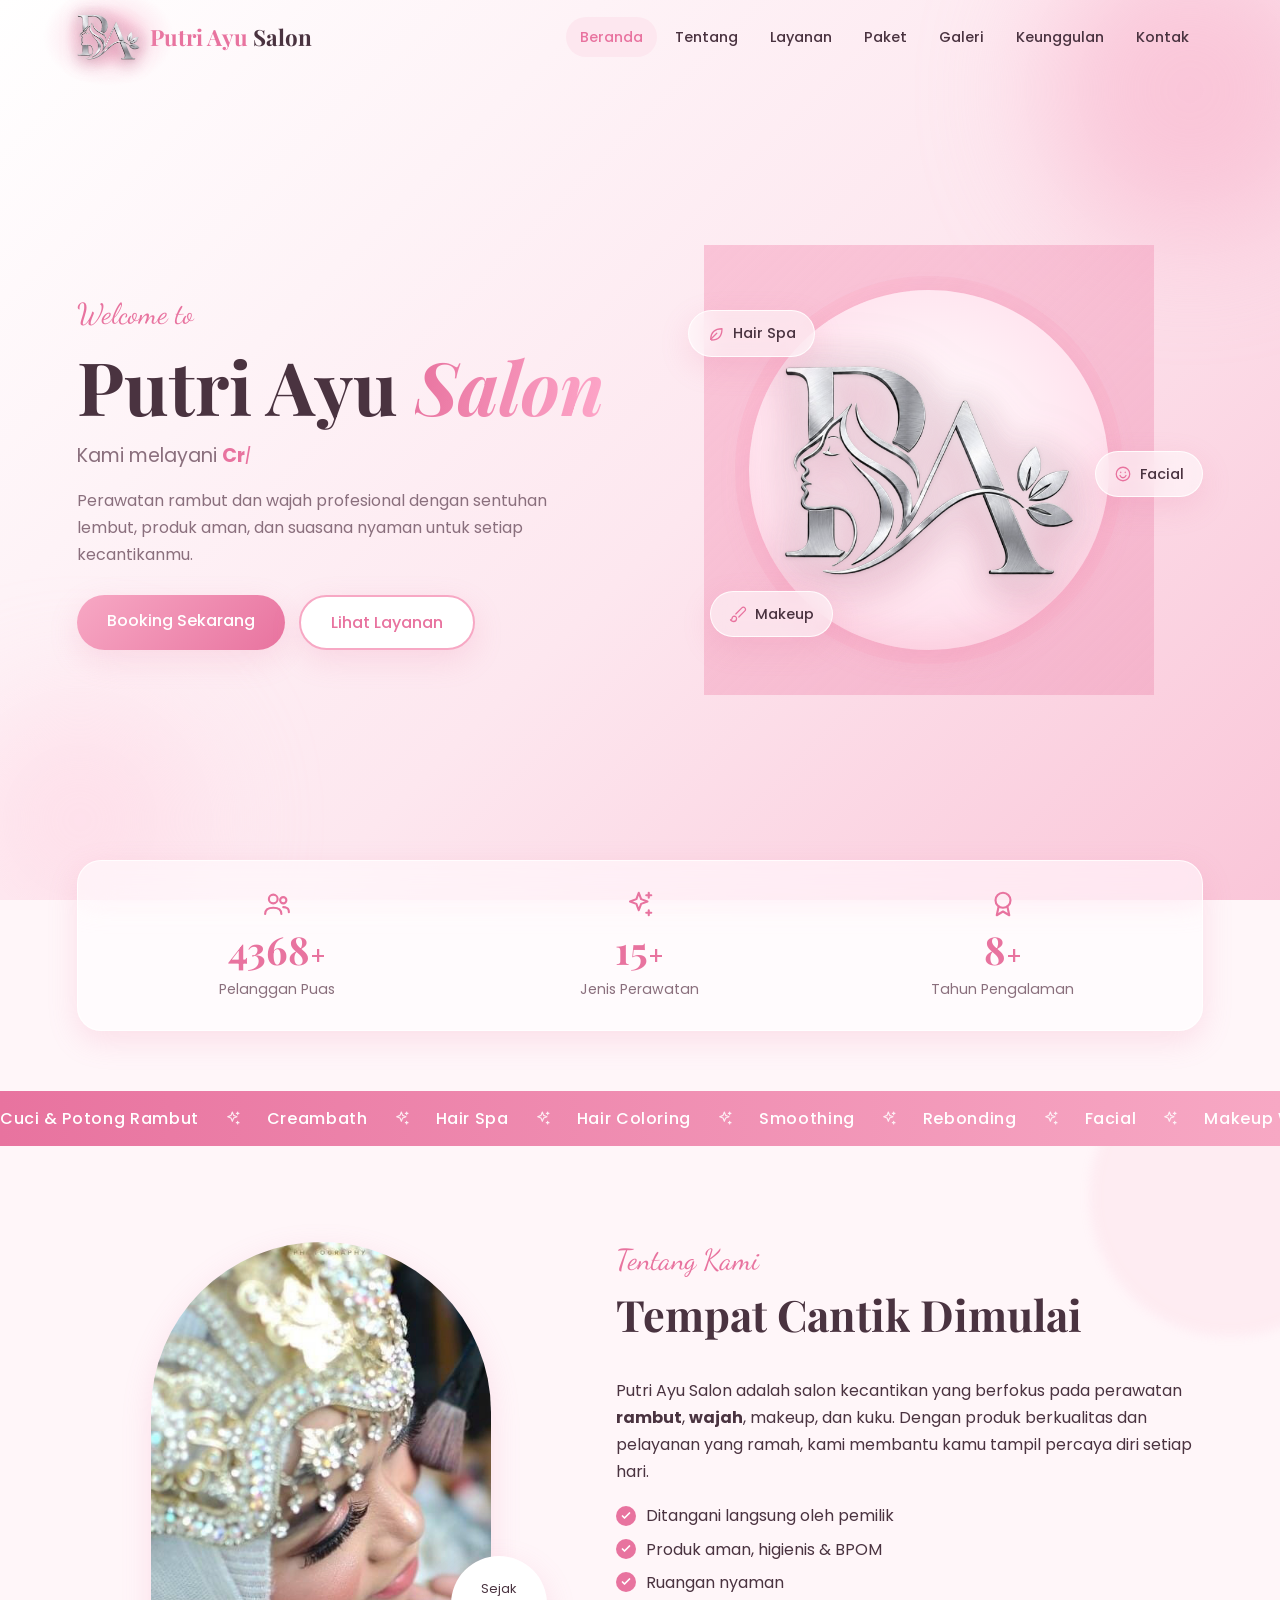
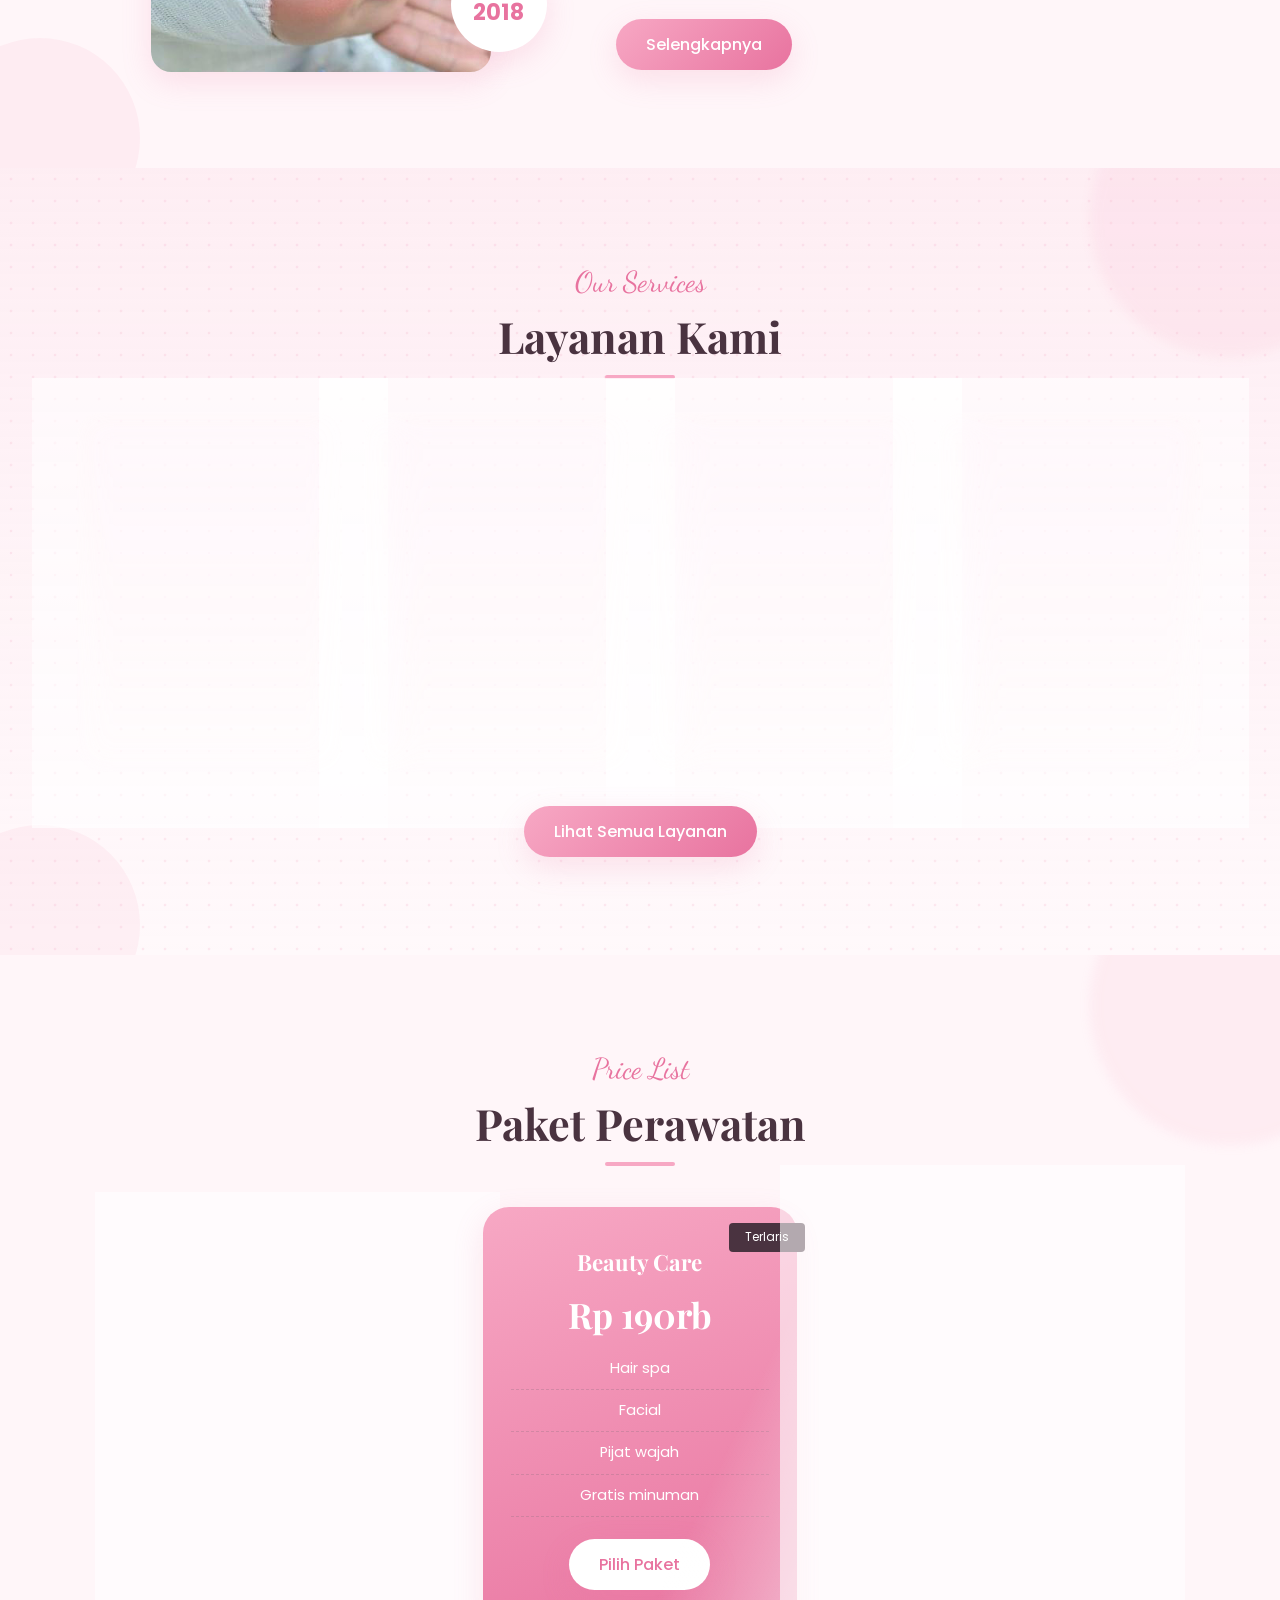
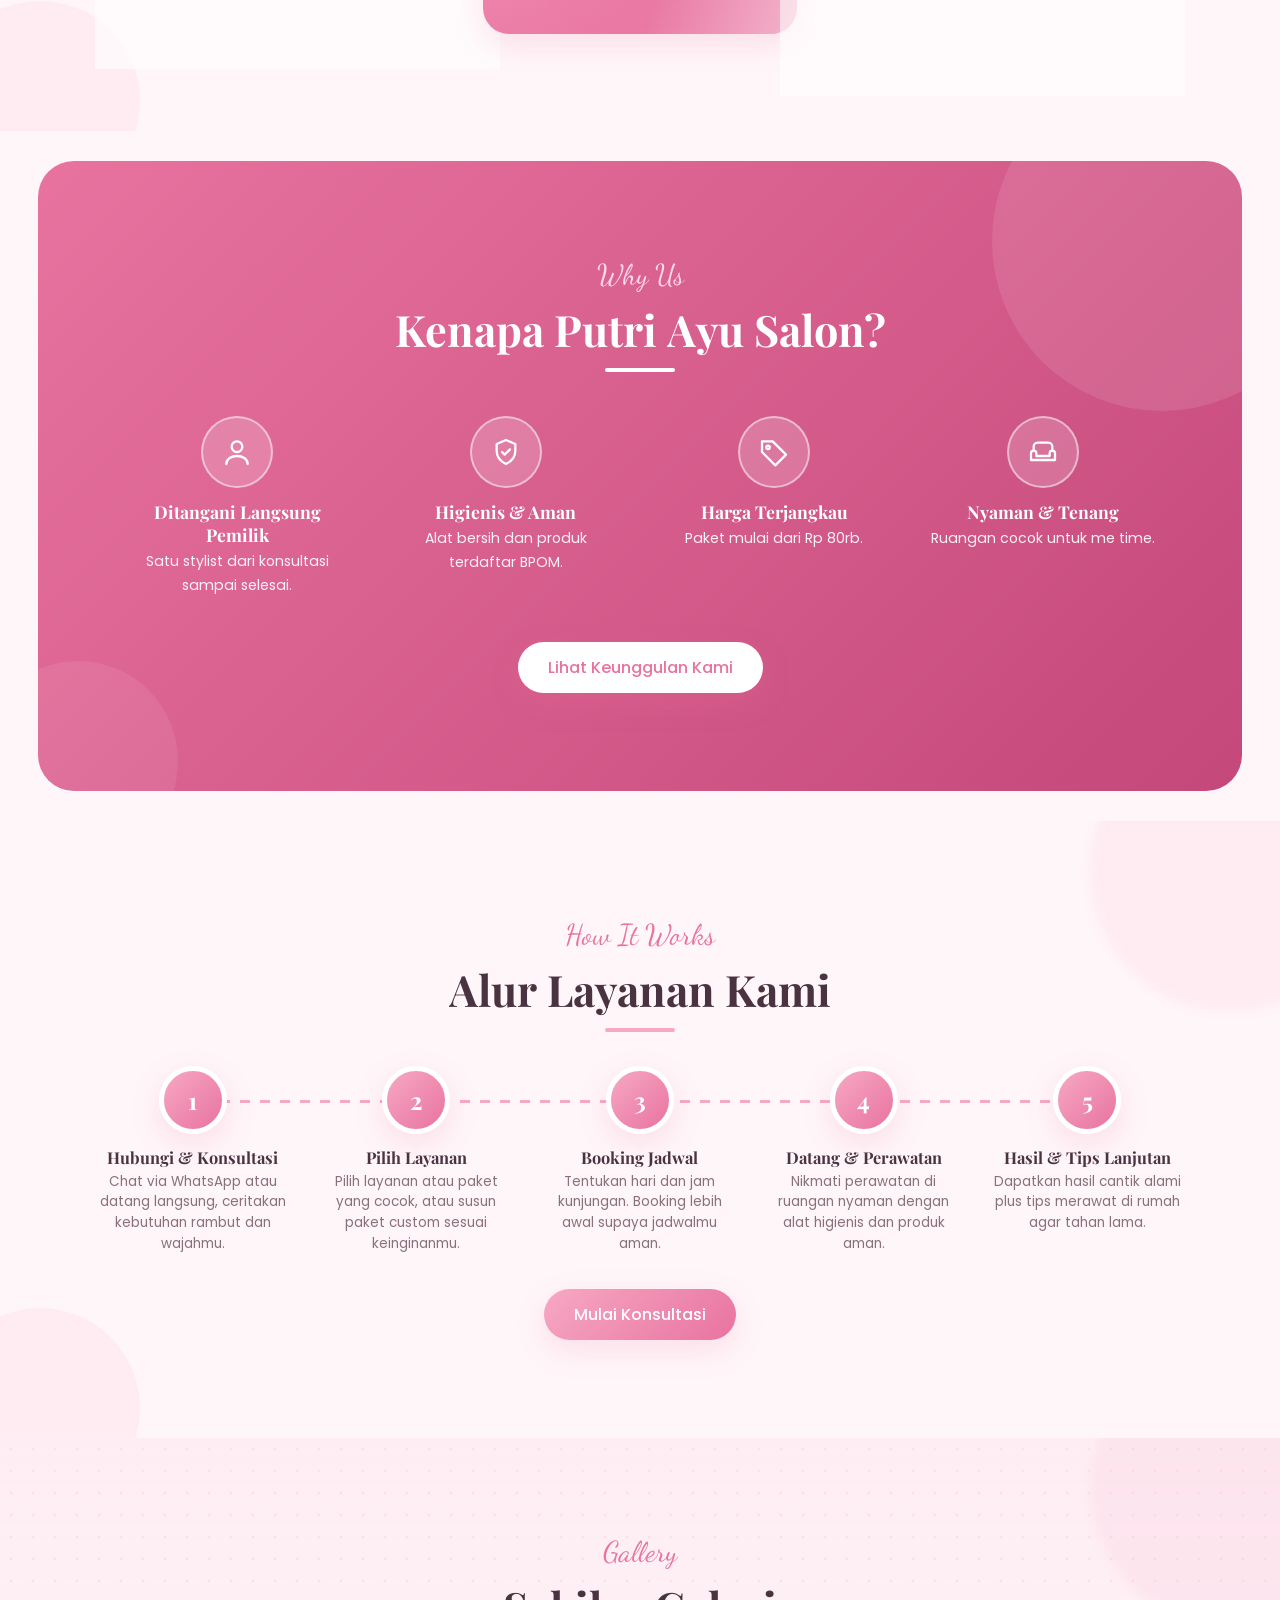
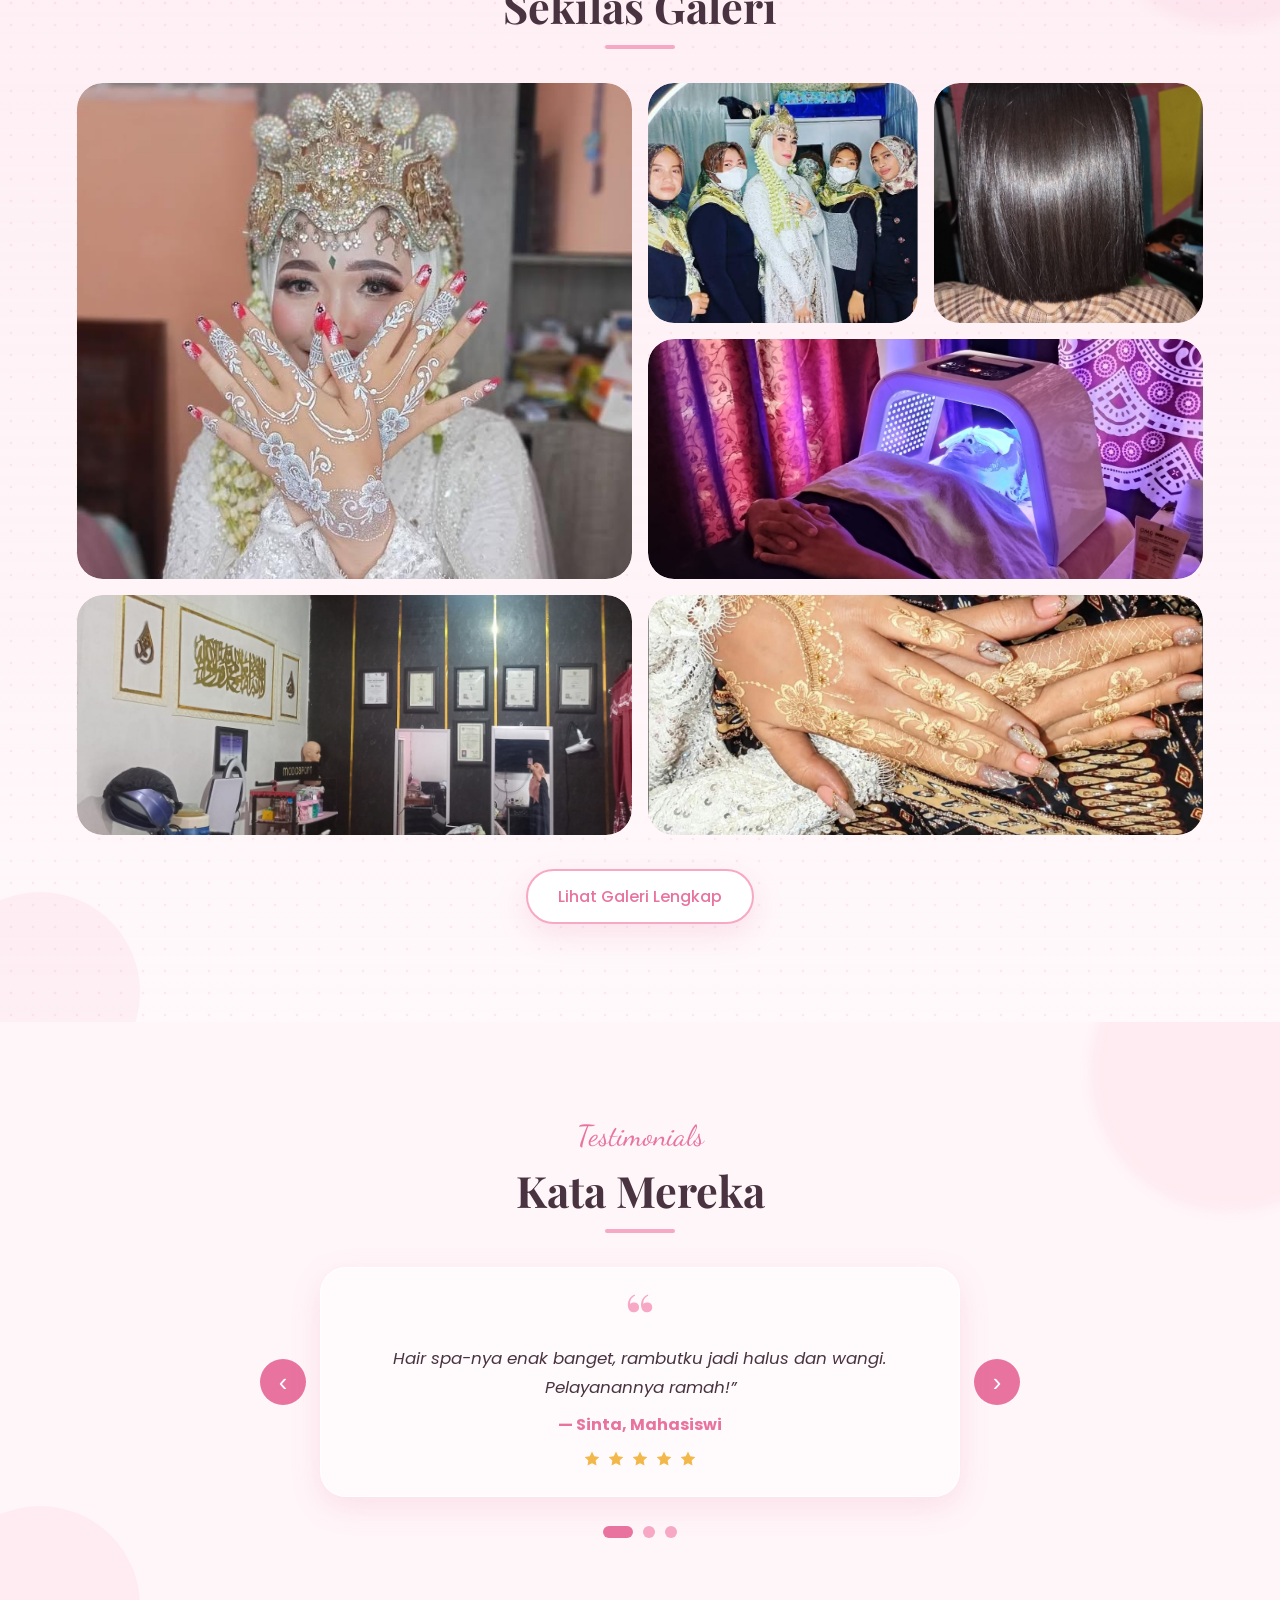
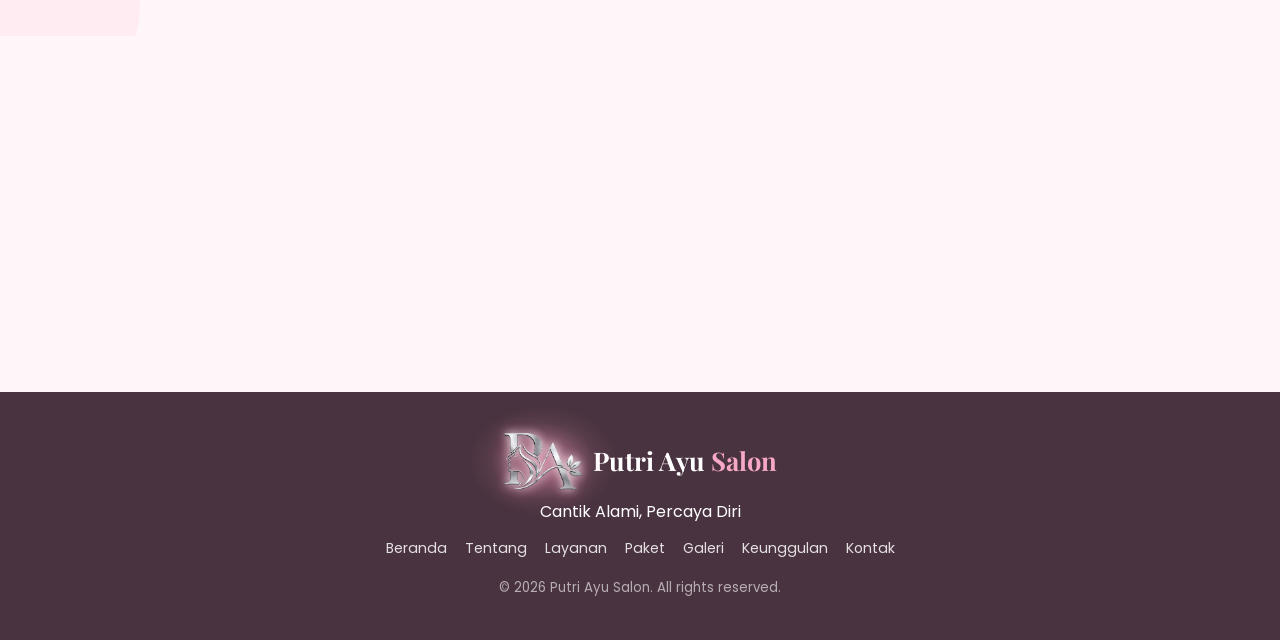
==== index.html @ f7f78c57 "Add files via upload" ====
<!DOCTYPE html>
<html lang="id">
<head>
<meta charset="UTF-8">
<meta name="viewport" content="width=device-width, initial-scale=1">
<title>Beranda | Putri Ayu Salon</title>
<meta name="description" content="Putri Ayu Salon: perawatan rambut, wajah, makeup, dan kuku profesional.">
<link rel="preconnect" href="https://fonts.googleapis.com">
<link href="https://fonts.googleapis.com/css2?family=Playfair+Display:wght@600;700&family=Poppins:wght@300;400;500;600&family=Dancing+Script:wght@600&display=swap" rel="stylesheet">
<link rel="icon" type="image/png" href="image/favicon.png">
<link rel="stylesheet" href="css/style.css">
</head>
<body class="">
<div class="putri_aurora" aria-hidden="true"><i></i><i></i><i></i></div>
<div class="putri_progress" id="putri_progress"></div>

<header class="putri_header" id="putri_header">
  <a href="index.html" class="putri_logo"><i class="putri_logo_img"><img src="image/logo.png" alt="Logo Putri Ayu Salon"></i> <b>Putri Ayu <span>Salon</span></b></a>
  <button class="putri_burger" id="putri_burger" aria-label="Menu"><i></i><i></i><i></i></button>
  <nav class="putri_nav" id="putri_nav"><a href="index.html" class="putri_link putri_on">Beranda</a><a href="html/tentang.html" class="putri_link">Tentang</a><a href="html/layanan.html" class="putri_link">Layanan</a><a href="html/paket.html" class="putri_link">Paket</a><a href="html/galeri.html" class="putri_link">Galeri</a><a href="html/keunggulan.html" class="putri_link">Keunggulan</a><a href="html/kontak.html" class="putri_link">Kontak</a></nav>
</header>

<section class="putri_hero" id="putri_beranda">
  <span class="putri_blob putri_b1" data-d="-30"></span><span class="putri_blob putri_b2" data-d="36"></span>
  <span class="putri_petal" style="left:10%;animation-delay:0s"></span>
  <span class="putri_petal" style="left:35%;animation-delay:3s;width:14px;height:14px"></span>
  <span class="putri_petal" style="left:60%;animation-delay:6s"></span>
  <span class="putri_petal" style="left:85%;animation-delay:1.5s;width:22px;height:22px"></span>
  <div class="putri_hero_text">
    <p class="putri_script">Welcome to</p>
    <h1>Putri Ayu <em>Salon</em></h1>
    <p class="putri_typing">Kami melayani <b id="putri_typed"></b><i class="putri_cursor">|</i></p>
    <p class="putri_desc">Perawatan rambut dan wajah profesional dengan sentuhan lembut, produk aman, dan suasana nyaman untuk setiap kecantikanmu.</p>
    <div class="putri_cta">
      <a href="html/kontak.html" class="putri_btn">Booking Sekarang</a>
      <a href="html/layanan.html" class="putri_btn putri_btn_out">Lihat Layanan</a>
    </div>
  </div>
  <div class="putri_hero_art">
    <div class="putri_morph" data-d="-12"></div>
    <div class="putri_circle" data-d="14"><img src="image/logo.png" alt="Logo Putri Ayu Salon"></div>
    <div class="putri_chip putri_c1" data-d="30"><svg class="putri_ic" viewBox="0 0 24 24" aria-hidden="true"><path d="M5 19c0-9 5-14 15-14 0 10-5 15-14 15"/><path d="M5 19 13 11"/></svg> Hair Spa</div>
    <div class="putri_chip putri_c2" data-d="-26"><svg class="putri_ic" viewBox="0 0 24 24" aria-hidden="true"><circle cx="12" cy="12" r="9"/><path d="M8 14c1 2 2.5 3 4 3s3-1 4-3"/><path d="M9 9.5v.5M15 9.5v.5"/></svg> Facial</div>
    <div class="putri_chip putri_c3" data-d="22"><svg class="putri_ic" viewBox="0 0 24 24" aria-hidden="true"><path d="m9.06 11.9 8.07-8.06a2.85 2.85 0 1 1 4.03 4.03l-8.06 8.08"/><path d="M7.07 14.94c-1.66 0-3 1.35-3 3.02 0 1.33-2.5 1.52-2 2.02 1.08 1.1 2.49 2.02 4 2.02 2.2 0 4-1.8 4-4.04a3.01 3.01 0 0 0-3-3.02z"/></svg> Makeup</div>
  </div>
</section>

<div class="putri_stats">
  <div><svg class="putri_ic" viewBox="0 0 24 24" aria-hidden="true"><circle cx="9" cy="8" r="3.5"/><path d="M2.5 20c0-3.5 3-5 6.5-5s6.5 1.5 6.5 5"/><circle cx="17" cy="9" r="2.5"/><path d="M17 14.5c2.8 0 4.5 1.3 4.5 4"/></svg><b data-target="5000">0</b>+<p>Pelanggan Puas</p></div>
  <div><svg class="putri_ic" viewBox="0 0 24 24" aria-hidden="true"><path d="M11 3l1.9 5.1L18 10l-5.1 1.9L11 17l-1.9-5.1L4 10l5.1-1.9z"/><path d="M19 3v4M17 5h4M19 17v4M17 19h4"/></svg><b data-target="15">0</b>+<p>Jenis Perawatan</p></div>
  <div><svg class="putri_ic" viewBox="0 0 24 24" aria-hidden="true"><circle cx="12" cy="9" r="6"/><path d="M8.5 14 7 21l5-3 5 3-1.5-7"/></svg><b data-target="8">0</b>+<p>Tahun Pengalaman</p></div>
</div>

<div class="putri_ticker"><div class="putri_track"><span class="putri_set"><span>Cuci &amp; Potong Rambut</span><svg class="putri_ic" viewBox="0 0 24 24" aria-hidden="true"><path d="M11 3l1.9 5.1L18 10l-5.1 1.9L11 17l-1.9-5.1L4 10l5.1-1.9z"/><path d="M19 3v4M17 5h4M19 17v4M17 19h4"/></svg><span>Creambath</span><svg class="putri_ic" viewBox="0 0 24 24" aria-hidden="true"><path d="M11 3l1.9 5.1L18 10l-5.1 1.9L11 17l-1.9-5.1L4 10l5.1-1.9z"/><path d="M19 3v4M17 5h4M19 17v4M17 19h4"/></svg><span>Hair Spa</span><svg class="putri_ic" viewBox="0 0 24 24" aria-hidden="true"><path d="M11 3l1.9 5.1L18 10l-5.1 1.9L11 17l-1.9-5.1L4 10l5.1-1.9z"/><path d="M19 3v4M17 5h4M19 17v4M17 19h4"/></svg><span>Hair Coloring</span><svg class="putri_ic" viewBox="0 0 24 24" aria-hidden="true"><path d="M11 3l1.9 5.1L18 10l-5.1 1.9L11 17l-1.9-5.1L4 10l5.1-1.9z"/><path d="M19 3v4M17 5h4M19 17v4M17 19h4"/></svg><span>Smoothing</span><svg class="putri_ic" viewBox="0 0 24 24" aria-hidden="true"><path d="M11 3l1.9 5.1L18 10l-5.1 1.9L11 17l-1.9-5.1L4 10l5.1-1.9z"/><path d="M19 3v4M17 5h4M19 17v4M17 19h4"/></svg><span>Rebonding</span><svg class="putri_ic" viewBox="0 0 24 24" aria-hidden="true"><path d="M11 3l1.9 5.1L18 10l-5.1 1.9L11 17l-1.9-5.1L4 10l5.1-1.9z"/><path d="M19 3v4M17 5h4M19 17v4M17 19h4"/></svg><span>Facial</span><svg class="putri_ic" viewBox="0 0 24 24" aria-hidden="true"><path d="M11 3l1.9 5.1L18 10l-5.1 1.9L11 17l-1.9-5.1L4 10l5.1-1.9z"/><path d="M19 3v4M17 5h4M19 17v4M17 19h4"/></svg><span>Makeup Wedding</span><svg class="putri_ic" viewBox="0 0 24 24" aria-hidden="true"><path d="M11 3l1.9 5.1L18 10l-5.1 1.9L11 17l-1.9-5.1L4 10l5.1-1.9z"/><path d="M19 3v4M17 5h4M19 17v4M17 19h4"/></svg><span>Manicure</span><svg class="putri_ic" viewBox="0 0 24 24" aria-hidden="true"><path d="M11 3l1.9 5.1L18 10l-5.1 1.9L11 17l-1.9-5.1L4 10l5.1-1.9z"/><path d="M19 3v4M17 5h4M19 17v4M17 19h4"/></svg><span>Pedicure</span><svg class="putri_ic" viewBox="0 0 24 24" aria-hidden="true"><path d="M11 3l1.9 5.1L18 10l-5.1 1.9L11 17l-1.9-5.1L4 10l5.1-1.9z"/><path d="M19 3v4M17 5h4M19 17v4M17 19h4"/></svg><span>Nail Art</span><svg class="putri_ic" viewBox="0 0 24 24" aria-hidden="true"><path d="M11 3l1.9 5.1L18 10l-5.1 1.9L11 17l-1.9-5.1L4 10l5.1-1.9z"/><path d="M19 3v4M17 5h4M19 17v4M17 19h4"/></svg></span><span class="putri_set"><span>Cuci &amp; Potong Rambut</span><svg class="putri_ic" viewBox="0 0 24 24" aria-hidden="true"><path d="M11 3l1.9 5.1L18 10l-5.1 1.9L11 17l-1.9-5.1L4 10l5.1-1.9z"/><path d="M19 3v4M17 5h4M19 17v4M17 19h4"/></svg><span>Creambath</span><svg class="putri_ic" viewBox="0 0 24 24" aria-hidden="true"><path d="M11 3l1.9 5.1L18 10l-5.1 1.9L11 17l-1.9-5.1L4 10l5.1-1.9z"/><path d="M19 3v4M17 5h4M19 17v4M17 19h4"/></svg><span>Hair Spa</span><svg class="putri_ic" viewBox="0 0 24 24" aria-hidden="true"><path d="M11 3l1.9 5.1L18 10l-5.1 1.9L11 17l-1.9-5.1L4 10l5.1-1.9z"/><path d="M19 3v4M17 5h4M19 17v4M17 19h4"/></svg><span>Hair Coloring</span><svg class="putri_ic" viewBox="0 0 24 24" aria-hidden="true"><path d="M11 3l1.9 5.1L18 10l-5.1 1.9L11 17l-1.9-5.1L4 10l5.1-1.9z"/><path d="M19 3v4M17 5h4M19 17v4M17 19h4"/></svg><span>Smoothing</span><svg class="putri_ic" viewBox="0 0 24 24" aria-hidden="true"><path d="M11 3l1.9 5.1L18 10l-5.1 1.9L11 17l-1.9-5.1L4 10l5.1-1.9z"/><path d="M19 3v4M17 5h4M19 17v4M17 19h4"/></svg><span>Rebonding</span><svg class="putri_ic" viewBox="0 0 24 24" aria-hidden="true"><path d="M11 3l1.9 5.1L18 10l-5.1 1.9L11 17l-1.9-5.1L4 10l5.1-1.9z"/><path d="M19 3v4M17 5h4M19 17v4M17 19h4"/></svg><span>Facial</span><svg class="putri_ic" viewBox="0 0 24 24" aria-hidden="true"><path d="M11 3l1.9 5.1L18 10l-5.1 1.9L11 17l-1.9-5.1L4 10l5.1-1.9z"/><path d="M19 3v4M17 5h4M19 17v4M17 19h4"/></svg><span>Makeup Wedding</span><svg class="putri_ic" viewBox="0 0 24 24" aria-hidden="true"><path d="M11 3l1.9 5.1L18 10l-5.1 1.9L11 17l-1.9-5.1L4 10l5.1-1.9z"/><path d="M19 3v4M17 5h4M19 17v4M17 19h4"/></svg><span>Manicure</span><svg class="putri_ic" viewBox="0 0 24 24" aria-hidden="true"><path d="M11 3l1.9 5.1L18 10l-5.1 1.9L11 17l-1.9-5.1L4 10l5.1-1.9z"/><path d="M19 3v4M17 5h4M19 17v4M17 19h4"/></svg><span>Pedicure</span><svg class="putri_ic" viewBox="0 0 24 24" aria-hidden="true"><path d="M11 3l1.9 5.1L18 10l-5.1 1.9L11 17l-1.9-5.1L4 10l5.1-1.9z"/><path d="M19 3v4M17 5h4M19 17v4M17 19h4"/></svg><span>Nail Art</span><svg class="putri_ic" viewBox="0 0 24 24" aria-hidden="true"><path d="M11 3l1.9 5.1L18 10l-5.1 1.9L11 17l-1.9-5.1L4 10l5.1-1.9z"/><path d="M19 3v4M17 5h4M19 17v4M17 19h4"/></svg></span></div></div>

<section class="putri_section">
  <div class="putri_about putri_reveal">
    <div class="putri_about_img"><div class="putri_frame"><img src="image/bridal-makeup.jpeg" alt="Tentang Putri Ayu Salon"></div><div class="putri_badge">Sejak<br><b>2018</b></div></div>
    <div>
      <p class="putri_script">Tentang Kami</p>
      <h2 class="putri_title">Tempat Cantik Dimulai</h2>
      <p>Putri Ayu Salon adalah salon kecantikan yang berfokus pada perawatan <b>rambut</b>, <b>wajah</b>, makeup, dan kuku. Dengan produk berkualitas dan pelayanan yang ramah, kami membantu kamu tampil percaya diri setiap hari.</p>
      <ul class="putri_check" style="margin-top:14px">
        <li>Ditangani langsung oleh pemilik</li>
        <li>Produk aman, higienis &amp; BPOM</li>
        <li>Ruangan nyaman</li>
      </ul>
      <p style="margin-top:20px"><a href="html/tentang.html" class="putri_btn">Selengkapnya</a></p>
    </div>
  </div>
</section>

<section class="putri_section putri_alt">
  <p class="putri_script putri_center">Our Services</p>
  <h2 class="putri_title putri_center">Layanan Kami</h2>
  <div class="putri_cats"><div class="putri_cat putri_tilt putri_reveal"><div class="putri_cat_ic"><svg class="putri_ic" viewBox="0 0 24 24" aria-hidden="true"><circle cx="6" cy="6" r="3"/><path d="M8.12 8.12 12 12"/><path d="M20 4 8.12 15.88"/><circle cx="6" cy="18" r="3"/><path d="M14.8 14.8 20 20"/></svg></div><h3>Rambut</h3>
      <div class="putri_tags"><span>Cuci Rambut</span><span>Potong Rambut</span><span>Creambath</span><span>Hair Spa</span><span>+8 lainnya</span></div>
      <a class="putri_lnk" href="html/layanan.html#rambut">Lihat detail <svg class="putri_ic" viewBox="0 0 24 24" aria-hidden="true"><path d="M5 12h14M13 6l6 6-6 6"/></svg></a></div><div class="putri_cat putri_tilt putri_reveal"><div class="putri_cat_ic"><svg class="putri_ic" viewBox="0 0 24 24" aria-hidden="true"><circle cx="12" cy="12" r="9"/><path d="M8 14c1 2 2.5 3 4 3s3-1 4-3"/><path d="M9 9.5v.5M15 9.5v.5"/></svg></div><h3>Wajah &amp; Kulit</h3>
      <div class="putri_tags"><span>Facial</span><span>Masker Wajah</span><span>Scrub Wajah</span><span>Peeling Wajah</span><span>+2 lainnya</span></div>
      <a class="putri_lnk" href="html/layanan.html#wajah">Lihat detail <svg class="putri_ic" viewBox="0 0 24 24" aria-hidden="true"><path d="M5 12h14M13 6l6 6-6 6"/></svg></a></div><div class="putri_cat putri_tilt putri_reveal"><div class="putri_cat_ic"><svg class="putri_ic" viewBox="0 0 24 24" aria-hidden="true"><path d="m9.06 11.9 8.07-8.06a2.85 2.85 0 1 1 4.03 4.03l-8.06 8.08"/><path d="M7.07 14.94c-1.66 0-3 1.35-3 3.02 0 1.33-2.5 1.52-2 2.02 1.08 1.1 2.49 2.02 4 2.02 2.2 0 4-1.8 4-4.04a3.01 3.01 0 0 0-3-3.02z"/></svg></div><h3>Makeup</h3>
      <div class="putri_tags"><span>Makeup Natural</span><span>Makeup Graduation</span><span>Makeup Wedding</span></div>
      <a class="putri_lnk" href="html/layanan.html#makeup">Lihat detail <svg class="putri_ic" viewBox="0 0 24 24" aria-hidden="true"><path d="M5 12h14M13 6l6 6-6 6"/></svg></a></div><div class="putri_cat putri_tilt putri_reveal"><div class="putri_cat_ic"><svg class="putri_ic" viewBox="0 0 24 24" aria-hidden="true"><rect x="8" y="11" width="8" height="10" rx="2"/><path d="M10 11V8h4v3M11 8V3h2v5"/></svg></div><h3>Kuku</h3>
      <div class="putri_tags"><span>Manicure</span><span>Pedicure</span><span>Nail Art</span></div>
      <a class="putri_lnk" href="html/layanan.html#kuku">Lihat detail <svg class="putri_ic" viewBox="0 0 24 24" aria-hidden="true"><path d="M5 12h14M13 6l6 6-6 6"/></svg></a></div></div>
  <div class="putri_more"><a href="html/layanan.html" class="putri_btn">Lihat Semua Layanan</a></div>
</section>

<section class="putri_section">
  <p class="putri_script putri_center">Price List</p>
  <h2 class="putri_title putri_center">Paket Perawatan</h2>
  <div class="putri_prices">
    <div class="putri_price putri_tilt putri_reveal">
      <h3>Basic Glow</h3><div class="putri_amt">Rp 80rb</div>
      <ul><li>Creambath</li><li>Cuci &amp; blow</li><li>Masker rambut</li></ul>
      <a href="html/kontak.html?paket=Basic%20Glow" class="putri_btn">Pilih Paket</a>
    </div>
    <div class="putri_price putri_hot putri_reveal">
      <span class="putri_ribbon">Terlaris</span><h3>Beauty Care</h3><div class="putri_amt">Rp 190rb</div>
      <ul><li>Hair spa</li><li>Facial</li><li>Pijat wajah</li><li>Gratis minuman</li></ul>
      <a href="html/kontak.html?paket=Beauty%20Care" class="putri_btn">Pilih Paket</a>
    </div>
    <div class="putri_price putri_tilt putri_reveal">
      <h3>Paket Custom</h3><div class="putri_amt" style="font-size:1.6rem">Sesuai Kebutuhan</div>
      <ul><li>Pilih sendiri kombinasi perawatan</li><li>Konsultasi gratis</li><li>Harga disesuaikan</li><li>Cocok untuk acara &amp; bridal</li></ul>
      <a href="html/kontak.html?paket=Paket%20Custom" class="putri_btn">Konsultasi Paket Custom</a>
    </div>
  </div>
</section>

<section class="putri_section putri_dark">
  <p class="putri_script putri_center">Why Us</p>
  <h2 class="putri_title putri_center">Kenapa Putri Ayu Salon?</h2>
  <div class="putri_why4"><div class="putri_why_i putri_reveal"><div class="putri_wi"><svg class="putri_ic" viewBox="0 0 24 24" aria-hidden="true"><circle cx="12" cy="8" r="4"/><path d="M4 21c0-4 4-6 8-6s8 2 8 6"/></svg></div><h3>Ditangani Langsung Pemilik</h3><p>Satu stylist dari konsultasi sampai selesai.</p></div><div class="putri_why_i putri_reveal"><div class="putri_wi"><svg class="putri_ic" viewBox="0 0 24 24" aria-hidden="true"><path d="M12 3l7 3v5c0 5-3 8-7 10-4-2-7-5-7-10V6z"/><path d="M9 12l2 2 4-4"/></svg></div><h3>Higienis &amp; Aman</h3><p>Alat bersih dan produk terdaftar BPOM.</p></div><div class="putri_why_i putri_reveal"><div class="putri_wi"><svg class="putri_ic" viewBox="0 0 24 24" aria-hidden="true"><path d="M3 12V4h8l10 10-8 8z"/><circle cx="7.5" cy="8.5" r="1.3"/></svg></div><h3>Harga Terjangkau</h3><p>Paket mulai dari Rp 80rb.</p></div><div class="putri_why_i putri_reveal"><div class="putri_wi"><svg class="putri_ic" viewBox="0 0 24 24" aria-hidden="true"><path d="M5 11V8a3 3 0 0 1 3-3h8a3 3 0 0 1 3 3v3"/><path d="M3 13a2 2 0 0 1 4 0v2h10v-2a2 2 0 0 1 4 0v5H3z"/></svg></div><h3>Nyaman &amp; Tenang</h3><p>Ruangan cocok untuk me time.</p></div></div>
  <div class="putri_more"><a href="html/keunggulan.html" class="putri_btn">Lihat Keunggulan Kami</a></div>
</section>

<section class="putri_section">
  <p class="putri_script putri_center">How It Works</p>
  <h2 class="putri_title putri_center">Alur Layanan Kami</h2>
  <div class="putri_flow"><div class="putri_step putri_reveal"><i>1</i><div><h3>Hubungi &amp; Konsultasi</h3><p>Chat via WhatsApp atau datang langsung, ceritakan kebutuhan rambut dan wajahmu.</p></div></div><div class="putri_step putri_reveal"><i>2</i><div><h3>Pilih Layanan</h3><p>Pilih layanan atau paket yang cocok, atau susun paket custom sesuai keinginanmu.</p></div></div><div class="putri_step putri_reveal"><i>3</i><div><h3>Booking Jadwal</h3><p>Tentukan hari dan jam kunjungan. Booking lebih awal supaya jadwalmu aman.</p></div></div><div class="putri_step putri_reveal"><i>4</i><div><h3>Datang &amp; Perawatan</h3><p>Nikmati perawatan di ruangan nyaman dengan alat higienis dan produk aman.</p></div></div><div class="putri_step putri_reveal"><i>5</i><div><h3>Hasil &amp; Tips Lanjutan</h3><p>Dapatkan hasil cantik alami plus tips merawat di rumah agar tahan lama.</p></div></div></div>
  <div class="putri_more"><a href="html/kontak.html" class="putri_btn">Mulai Konsultasi</a></div>
</section>

<section class="putri_section putri_alt">
  <p class="putri_script putri_center">Gallery</p>
  <h2 class="putri_title putri_center">Sekilas Galeri</h2>
  <div class="putri_bento"><div class="putri_bi putri_ba putri_zoom putri_reveal putri_z" data-t="Bridal Make-Up"><img src="image/bridal-henna.jpeg" alt="Bridal Make-Up" loading="lazy"><span class="putri_bcap"><span><b>Bridal Make-Up+Henna+Nail Art</b></span><svg class="putri_ic" viewBox="0 0 24 24" aria-hidden="true"><circle cx="11" cy="11" r="7"/><path d="M21 21l-4.5-4.5M11 8v6M8 11h6"/></svg></span></div><div class="putri_bi putri_bb putri_zoom putri_reveal putri_z" data-t="Team Make-Up Putri Ayu Salon"><img src="image/team-makeup.jpeg" alt="Team Make-Up Putri Ayu Salon" loading="lazy"><span class="putri_bcap"><span><b>Team Make-Up Putri Ayu Salon</b></span><svg class="putri_ic" viewBox="0 0 24 24" aria-hidden="true"><circle cx="11" cy="11" r="7"/><path d="M21 21l-4.5-4.5M11 8v6M8 11h6"/></svg></span></div><div class="putri_bi putri_bc putri_zoom putri_reveal putri_z" data-t="Smoothing"><img src="image/smoothing.jpeg" alt="Smoothing" loading="lazy"><span class="putri_bcap"><span><b>Hair Smoothing</b></span><svg class="putri_ic" viewBox="0 0 24 24" aria-hidden="true"><circle cx="11" cy="11" r="7"/><path d="M21 21l-4.5-4.5M11 8v6M8 11h6"/></svg></span></div><div class="putri_bi putri_bd putri_zoom putri_reveal putri_z" data-t="PDT"><img src="image/pdt.jpeg" alt="PDT Treatment" loading="lazy"><span class="putri_bcap"><span><b>PDT Treatment</b></span><svg class="putri_ic" viewBox="0 0 24 24" aria-hidden="true"><circle cx="11" cy="11" r="7"/><path d="M21 21l-4.5-4.5M11 8v6M8 11h6"/></svg></span></div><div class="putri_bi putri_be putri_zoom putri_reveal putri_z" data-t="Area Penanganan Rambut"><img src="image/tempat-rambut.jpeg" alt="Area Penanganan Rambut" loading="lazy"><span class="putri_bcap"><span><b>Area Penanganan Rambut</b></span><svg class="putri_ic" viewBox="0 0 24 24" aria-hidden="true"><circle cx="11" cy="11" r="7"/><path d="M21 21l-4.5-4.5M11 8v6M8 11h6"/></svg></span></div><div class="putri_bi putri_bf putri_zoom putri_reveal putri_z" data-t="Nail Art"><img src="image/galeri-nail-art.jpeg" alt="Nail Art" loading="lazy"><span class="putri_bcap"><span><b>Nail Art</b></span><svg class="putri_ic" viewBox="0 0 24 24" aria-hidden="true"><circle cx="11" cy="11" r="7"/><path d="M21 21l-4.5-4.5M11 8v6M8 11h6"/></svg></span></div></div>
  <div class="putri_more"><a href="html/galeri.html" class="putri_btn putri_btn_out">Lihat Galeri Lengkap</a></div>
</section>

<section class="putri_section">
  <p class="putri_script putri_center">Testimonials</p>
  <h2 class="putri_title putri_center">Kata Mereka</h2>
  <div class="putri_slider">
    <button class="putri_arrow" id="putri_prev" aria-label="Sebelumnya">‹</button>
    <div class="putri_slides" id="putri_slides">
      <div class="putri_slide putri_show"><p>Hair spa-nya enak banget, rambutku jadi halus dan wangi. Pelayanannya ramah!”</p><b>— Sinta, Mahasiswi</b><div class="putri_stars"><svg class="putri_ic putri_ic_f" viewBox="0 0 24 24" aria-hidden="true"><path d="M12 3l2.7 5.6 6.1.9-4.4 4.3 1 6.1L12 17l-5.4 2.9 1-6.1L3.2 9.5l6.1-.9z"/></svg><svg class="putri_ic putri_ic_f" viewBox="0 0 24 24" aria-hidden="true"><path d="M12 3l2.7 5.6 6.1.9-4.4 4.3 1 6.1L12 17l-5.4 2.9 1-6.1L3.2 9.5l6.1-.9z"/></svg><svg class="putri_ic putri_ic_f" viewBox="0 0 24 24" aria-hidden="true"><path d="M12 3l2.7 5.6 6.1.9-4.4 4.3 1 6.1L12 17l-5.4 2.9 1-6.1L3.2 9.5l6.1-.9z"/></svg><svg class="putri_ic putri_ic_f" viewBox="0 0 24 24" aria-hidden="true"><path d="M12 3l2.7 5.6 6.1.9-4.4 4.3 1 6.1L12 17l-5.4 2.9 1-6.1L3.2 9.5l6.1-.9z"/></svg><svg class="putri_ic putri_ic_f" viewBox="0 0 24 24" aria-hidden="true"><path d="M12 3l2.7 5.6 6.1.9-4.4 4.3 1 6.1L12 17l-5.4 2.9 1-6.1L3.2 9.5l6.1-.9z"/></svg></div></div>
      <div class="putri_slide"><p>Facial di sini bikin wajah cerah dan jerawat berkurang. Pasti balik lagi!”</p><b>— Rina, Karyawan</b><div class="putri_stars"><svg class="putri_ic putri_ic_f" viewBox="0 0 24 24" aria-hidden="true"><path d="M12 3l2.7 5.6 6.1.9-4.4 4.3 1 6.1L12 17l-5.4 2.9 1-6.1L3.2 9.5l6.1-.9z"/></svg><svg class="putri_ic putri_ic_f" viewBox="0 0 24 24" aria-hidden="true"><path d="M12 3l2.7 5.6 6.1.9-4.4 4.3 1 6.1L12 17l-5.4 2.9 1-6.1L3.2 9.5l6.1-.9z"/></svg><svg class="putri_ic putri_ic_f" viewBox="0 0 24 24" aria-hidden="true"><path d="M12 3l2.7 5.6 6.1.9-4.4 4.3 1 6.1L12 17l-5.4 2.9 1-6.1L3.2 9.5l6.1-.9z"/></svg><svg class="putri_ic putri_ic_f" viewBox="0 0 24 24" aria-hidden="true"><path d="M12 3l2.7 5.6 6.1.9-4.4 4.3 1 6.1L12 17l-5.4 2.9 1-6.1L3.2 9.5l6.1-.9z"/></svg><svg class="putri_ic putri_ic_f" viewBox="0 0 24 24" aria-hidden="true"><path d="M12 3l2.7 5.6 6.1.9-4.4 4.3 1 6.1L12 17l-5.4 2.9 1-6.1L3.2 9.5l6.1-.9z"/></svg></div></div>
      <div class="putri_slide"><p>Make up pengantinnya cantik natural dan awet sampai malam. Terima kasih!”</p><b>— Dewi, Pengantin</b><div class="putri_stars"><svg class="putri_ic putri_ic_f" viewBox="0 0 24 24" aria-hidden="true"><path d="M12 3l2.7 5.6 6.1.9-4.4 4.3 1 6.1L12 17l-5.4 2.9 1-6.1L3.2 9.5l6.1-.9z"/></svg><svg class="putri_ic putri_ic_f" viewBox="0 0 24 24" aria-hidden="true"><path d="M12 3l2.7 5.6 6.1.9-4.4 4.3 1 6.1L12 17l-5.4 2.9 1-6.1L3.2 9.5l6.1-.9z"/></svg><svg class="putri_ic putri_ic_f" viewBox="0 0 24 24" aria-hidden="true"><path d="M12 3l2.7 5.6 6.1.9-4.4 4.3 1 6.1L12 17l-5.4 2.9 1-6.1L3.2 9.5l6.1-.9z"/></svg><svg class="putri_ic putri_ic_f" viewBox="0 0 24 24" aria-hidden="true"><path d="M12 3l2.7 5.6 6.1.9-4.4 4.3 1 6.1L12 17l-5.4 2.9 1-6.1L3.2 9.5l6.1-.9z"/></svg><svg class="putri_ic putri_ic_f" viewBox="0 0 24 24" aria-hidden="true"><path d="M12 3l2.7 5.6 6.1.9-4.4 4.3 1 6.1L12 17l-5.4 2.9 1-6.1L3.2 9.5l6.1-.9z"/></svg></div></div>
    </div>
    <button class="putri_arrow" id="putri_next" aria-label="Berikutnya">›</button>
  </div>
  <div class="putri_dots" id="putri_dots"></div>
</section>

<div class="putri_band putri_reveal">
  <h2>Siap tampil cantik hari ini?</h2>
  <p>Booking jadwalmu sekarang, kami siap melayani setiap hari.</p>
  <a href="html/kontak.html" class="putri_btn">Hubungi &amp; Booking</a>
</div>

<footer class="putri_footer">
  <a href="index.html" class="putri_logo"><i class="putri_logo_img"><img src="image/logo.png" alt="Logo Putri Ayu Salon"></i> <b>Putri Ayu <span>Salon</span></b></a>
  <p>Cantik Alami, Percaya Diri</p>
  <div class="putri_foot_nav"><a href="index.html">Beranda</a><a href="html/tentang.html">Tentang</a><a href="html/layanan.html">Layanan</a><a href="html/paket.html">Paket</a><a href="html/galeri.html">Galeri</a><a href="html/keunggulan.html">Keunggulan</a><a href="html/kontak.html">Kontak</a></div>
  <small>© 2026 Putri Ayu Salon. All rights reserved.</small>
</footer>
<div class="putri_modal" id="putri_modal">
  <button class="putri_lb_btn" id="putri_lb_prev" aria-label="Sebelumnya">‹</button>
  <div class="putri_modal_box"><img id="putri_modal_img" src="" alt=""><h3 id="putri_modal_txt"></h3><p>Klik di luar gambar atau tekan Esc untuk menutup</p></div>
  <button class="putri_lb_btn" id="putri_lb_next" aria-label="Berikutnya">›</button>
</div>
<button class="putri_top" id="putri_top" aria-label="Ke atas">↑</button>
<script src="js/main.js"></script>
<script src="js/beranda.js"></script>
<script src="js/testimoni.js"></script>
<script src="js/lightbox.js"></script>
</body>
</html>
---- css/style.css ----
/* ==========================================================
   Putri Ayu Salon - Stylesheet utama
   Semua class & ID memakai awalan "putri_" (aturan penulisan CSS)
   ========================================================== */
:root{--pk:#f7a8c4;--pk2:#e8739f;--pk3:#fde7ef;--pk4:#fff6f9;--ink:#4a3340;--soft:#8a6f7d;--sh:0 10px 30px rgba(232,115,159,.18)}
*{box-sizing:border-box;margin:0;padding:0}
html{scroll-behavior:smooth;scroll-padding-top:70px}
body{font-family:'Poppins',sans-serif;color:var(--ink);background:var(--pk4);line-height:1.7;overflow-x:hidden}
a{text-decoration:none;color:inherit}ul{list-style:none}img{max-width:100%;display:block}
.putri_progress{position:fixed;top:0;left:0;height:4px;width:0;background:linear-gradient(90deg,var(--pk),var(--pk2));z-index:200}

/* ---------- header ---------- */
.putri_header{position:fixed;top:0;width:100%;display:flex;justify-content:space-between;align-items:center;padding:14px 6%;z-index:100;transition:.3s}
.putri_header.putri_scrolled{background:rgba(255,255,255,.94);backdrop-filter:blur(10px);box-shadow:var(--sh);padding:10px 6%}
.putri_logo{font-family:'Playfair Display',serif;font-size:1.4rem;font-weight:700;color:var(--pk2)}
.putri_logo span{color:var(--ink)}
.putri_nav{display:flex;gap:4px;align-items:center}
.putri_link{padding:8px 14px;border-radius:30px;font-size:.9rem;font-weight:500;transition:.3s}
.putri_link:hover,.putri_link.putri_on{background:var(--pk3);color:var(--pk2)}
.putri_btn_nav{background:var(--pk2);color:#fff}.putri_btn_nav:hover,.putri_btn_nav.putri_on{background:var(--ink);color:#fff}
.putri_burger{display:none;background:none;border:0;font-size:1.8rem;color:var(--pk2);cursor:pointer;z-index:120}

/* ---------- hero (beranda) ---------- */
.putri_hero{min-height:100vh;display:flex;align-items:center;justify-content:space-between;gap:30px;padding:110px 6% 70px;position:relative;overflow:hidden;background:linear-gradient(135deg,#fff 0%,var(--pk3) 55%,var(--pk) 140%)}
.putri_blob{position:absolute;border-radius:50%;filter:blur(60px);opacity:.5;animation:putri_float 8s ease-in-out infinite}
.putri_b1{width:300px;height:300px;background:var(--pk);top:-60px;right:-60px}
.putri_b2{width:240px;height:240px;background:#ffd3e2;bottom:-40px;left:-40px;animation-delay:2s}
.putri_petal{position:absolute;top:-40px;font-size:1.6rem;animation:putri_fall 12s linear infinite;opacity:.8}
.putri_hero_text{flex:1;position:relative;z-index:2;animation:putri_up 1s both}
.putri_script{font-family:'Dancing Script',cursive;font-size:1.8rem;color:var(--pk2)}
.putri_hero h1{font-family:'Playfair Display',serif;font-size:clamp(2.6rem,6vw,4.6rem);line-height:1.1;margin:6px 0 14px}
.putri_hero h1 em{color:var(--pk2)}
.putri_typing{font-size:1.2rem;color:var(--soft)}.putri_typing b{color:var(--pk2)}
.putri_cursor{animation:putri_blink 1s infinite;color:var(--pk2)}
.putri_desc{max-width:520px;margin:14px 0 26px;color:var(--soft)}
.putri_cta{display:flex;gap:14px;flex-wrap:wrap}
.putri_btn{display:inline-block;background:linear-gradient(135deg,var(--pk),var(--pk2));color:#fff;padding:13px 30px;border:0;border-radius:40px;font:500 1rem 'Poppins',sans-serif;cursor:pointer;box-shadow:var(--sh);transition:.3s}
.putri_btn:hover{transform:translateY(-4px) scale(1.04);box-shadow:0 14px 34px rgba(232,115,159,.4)}
.putri_btn_out{background:#fff;color:var(--pk2);border:2px solid var(--pk)}
.putri_hero_art{flex:1;display:flex;justify-content:center;align-items:center;position:relative;min-height:380px;z-index:2}
.putri_circle{width:min(360px,72vw);height:min(360px,72vw);border-radius:50%;overflow:hidden;border: none #8a0a5d;box-shadow:var(--sh),0 0 0 14px rgba(247,168,196,.3);animation:putri_float 5s ease-in-out infinite}
.putri_circle img{width:100%;height:100%;object-fit:contain}
.putri_chip{position:absolute;background:#fff;padding:10px 18px;border-radius:30px;box-shadow:var(--sh);font-weight:500;font-size:.9rem;animation:putri_float 4s ease-in-out infinite}
.putri_c1{top:8%;left:6%}.putri_c2{top:45%;right:0;animation-delay:1s}.putri_c3{bottom:6%;left:10%;animation-delay:2s}

/* ---------- statistik ---------- */
.putri_stats{display:grid;grid-template-columns:repeat(3,1fr);gap:20px;margin:-40px 6% 0;background:#fff;border-radius:24px;padding:28px;box-shadow:var(--sh);position:relative;z-index:5;text-align:center}
.putri_stats b{font:700 2.4rem 'Playfair Display',serif;color:var(--pk2)}.putri_stats div{font-size:1.5rem;color:var(--pk2)}.putri_stats p{font-size:.88rem;color:var(--soft)}

/* ---------- section umum ---------- */
.putri_section{padding:90px 6%}.putri_alt{background:linear-gradient(180deg,var(--pk3),#fff)}
.putri_center{text-align:center}
.putri_title{font:700 clamp(1.9rem,4vw,2.7rem) 'Playfair Display',serif;margin-bottom:34px}
.putri_center.putri_title::after{content:"";display:block;width:70px;height:4px;background:var(--pk);border-radius:4px;margin:10px auto 0}
.putri_reveal{opacity:0;transform:translateY(40px);transition:.8s}.putri_reveal.putri_in{opacity:1;transform:none}
.putri_more{text-align:center;margin-top:34px}

/* ---------- banner halaman dalam ---------- */
.putri_banner{padding:130px 6% 70px;text-align:center;background:linear-gradient(135deg,#fff 0%,var(--pk3) 55%,var(--pk) 160%);position:relative;overflow:hidden}
.putri_banner h1{font:700 clamp(2.2rem,5vw,3.4rem) 'Playfair Display',serif;margin:4px 0 6px}
.putri_crumb{font-size:.9rem;color:var(--soft)}.putri_crumb a{color:var(--pk2);font-weight:500}
.putri_page_body{padding-top:70px}

/* ---------- tentang ---------- */
.putri_about{display:grid;grid-template-columns:1fr 1.2fr;gap:50px;align-items:center}
.putri_about_img{position:relative;display:grid;place-items:center;object-fit:fill}
.putri_frame{width:min(340px,82vw);height:430px;border-radius:200px 200px 24px 24px;overflow:hidden;box-shadow:var(--sh);animation:putri_float 6s ease-in-out infinite}
.putri_frame img{width:100%;height:100%;object-fit:cover}
.putri_badge{position:absolute;bottom:20px;right:4%;background:#fff;width:96px;height:96px;display:grid;place-content:center;border-radius:50%;text-align:center;box-shadow:var(--sh);font-size:.8rem;line-height:1.3}.putri_badge b{font-size:1.4rem;color:var(--pk2)}
.putri_check{margin:16px 0}.putri_check li::before{content:"✔";color:var(--pk2);margin-right:10px}
.putri_vm{display:grid;grid-template-columns:1fr 1fr;gap:16px}.putri_vm div{background:#fff;padding:18px;border-radius:18px;box-shadow:var(--sh);font-size:.9rem}.putri_vm h4{color:var(--pk2)}

/* ---------- layanan ---------- */
.putri_tabs{display:flex;justify-content:center;gap:10px;margin-bottom:30px;flex-wrap:wrap}
.putri_tab{padding:10px 24px;border-radius:30px;border:2px solid var(--pk);background:#fff;color:var(--pk2);font:500 .95rem 'Poppins',sans-serif;cursor:pointer;transition:.3s}
.putri_tab:hover,.putri_active{background:var(--pk2);color:#fff;border-color:var(--pk2)}
.putri_grid{display:grid;grid-template-columns:repeat(auto-fit,minmax(240px,1fr));gap:24px}
.putri_card{background:#fff;border-radius:22px;padding:30px 24px;text-align:center;box-shadow:var(--sh);transition:.4s;border-bottom:4px solid transparent}
.putri_card span{display:inline-block;font-size:2.6rem;background:var(--pk3);width:84px;height:84px;line-height:84px;border-radius:50%;margin-bottom:12px;transition:.5s}
.putri_card:hover{transform:translateY(-10px);border-color:var(--pk2)}.putri_card:hover span{transform:rotateY(360deg) scale(1.1)}
.putri_card h3{font-family:'Playfair Display',serif;margin-bottom:6px}.putri_card p{font-size:.9rem;color:var(--soft)}
.putri_card.putri_hide{display:none}

/* ---------- paket ---------- */
.putri_prices{display:grid;grid-template-columns:repeat(auto-fit,minmax(260px,1fr));gap:28px;max-width:1000px;margin:auto;align-items:center}
.putri_price{background:#fff;padding:36px 28px;border-radius:26px;text-align:center;box-shadow:var(--sh);position:relative;transition:.4s}
.putri_price:hover{transform:translateY(-10px)}
.putri_hot{background:linear-gradient(160deg,var(--pk),var(--pk2));color:#fff;transform:scale(1.06)}
.putri_hot.putri_in:hover{transform:scale(1.06) translateY(-10px)}
.putri_ribbon{position:absolute;top:16px;right:-8px;background:var(--ink);color:#fff;padding:4px 16px;font-size:.75rem;border-radius:4px}
.putri_price h3{font-family:'Playfair Display',serif;font-size:1.4rem}.putri_amt{font:700 2.2rem 'Playfair Display',serif;margin:10px 0;color:var(--pk2)}.putri_hot .putri_amt{color:#fff}
.putri_price li{padding:8px 0;border-bottom:1px dashed rgba(138,111,125,.3);font-size:.92rem}.putri_price ul{margin-bottom:22px}
.putri_hot .putri_btn{background:#fff;color:var(--pk2)}

/* ---------- galeri ---------- */
.putri_gallery{display:grid;grid-template-columns:repeat(3,1fr);gap:18px}
.putri_g{border-radius:22px;cursor:pointer;position:relative;overflow:hidden;transition:.4s;box-shadow:var(--sh);background:var(--pk3);aspect-ratio:4/3}
.putri_g img{width:100%;height:100%;object-fit:cover;transition:.6s}
.putri_g::after{content:attr(data-t);position:absolute;inset:auto 0 0;background:rgba(232,115,159,.88);color:#fff;font-size:.95rem;padding:10px;text-align:center;transform:translateY(100%);transition:.4s}
.putri_g:hover{transform:scale(1.03)}.putri_g:hover img{transform:scale(1.1)}.putri_g:hover::after{transform:none}
.putri_modal{position:fixed;inset:0;background:rgba(74,51,64,.8);display:none;place-items:center;z-index:300;cursor:pointer;padding:20px}
.putri_modal.putri_open{display:grid}
.putri_modal_box{background:#fff;padding:14px 14px 20px;border-radius:22px;text-align:center;animation:putri_pop .4s;max-width:min(92vw,720px)}
.putri_modal_box img{max-height:68vh;width:auto;margin:auto;border-radius:14px}
.putri_modal_box h3{margin-top:12px;font-family:'Playfair Display',serif;color:var(--pk2)}.putri_modal_box p{font-size:.8rem;color:var(--soft)}

/* ---------- testimoni ---------- */
.putri_slider{display:flex;align-items:center;gap:14px;max-width:760px;margin:auto}
.putri_slides{flex:1;position:relative;min-height:230px}
.putri_slide{position:absolute;inset:0;background:#fff;border-radius:26px;padding:34px;text-align:center;box-shadow:var(--sh);opacity:0;transform:scale(.95);transition:.6s;pointer-events:none;display:flex;flex-direction:column;justify-content:center;gap:10px}
.putri_slide.putri_show{opacity:1;transform:none;pointer-events:auto}
.putri_slide p{font-style:italic;font-size:1.05rem}.putri_slide b{color:var(--pk2)}
.putri_arrow{width:46px;height:46px;border-radius:50%;border:0;background:var(--pk2);color:#fff;font-size:1.6rem;cursor:pointer;transition:.3s}.putri_arrow:hover{background:var(--ink)}
.putri_dots{text-align:center;margin-top:22px}.putri_dots i{display:inline-block;width:12px;height:12px;border-radius:50%;background:var(--pk);margin:0 5px;cursor:pointer;transition:.3s}.putri_dots i.putri_act{background:var(--pk2);width:30px;border-radius:10px}

/* ---------- ajakan booking (beranda) ---------- */
.putri_band{margin:0 6% 90px;padding:50px 30px;text-align:center;border-radius:30px;color:#fff;background:linear-gradient(135deg,var(--pk2),var(--pk));box-shadow:var(--sh)}
.putri_band h2{font:700 clamp(1.6rem,3.5vw,2.3rem) 'Playfair Display',serif;margin-bottom:8px}.putri_band p{margin-bottom:22px}
.putri_band .putri_btn{background:#fff;color:var(--pk2)}

/* ---------- kontak ---------- */
.putri_contact{display:grid;grid-template-columns:1fr 1.3fr;gap:30px;max-width:1000px;margin:auto}
.putri_info{background:linear-gradient(160deg,var(--pk2),var(--pk));color:#fff;padding:36px;border-radius:26px;box-shadow:var(--sh)}
.putri_info h3{font:700 1.5rem 'Playfair Display',serif;margin-bottom:16px}.putri_info p{margin-bottom:12px}.putri_info a{text-decoration:underline;text-underline-offset:3px;word-break:break-word}
.putri_social{display:flex;gap:12px;margin-top:20px}.putri_social a{width:44px;height:44px;border-radius:50%;background:#fff;display:grid;place-items:center;transition:.3s}.putri_social a:hover{transform:rotate(360deg) scale(1.15)}
.putri_form{background:#fff;padding:36px;border-radius:26px;box-shadow:var(--sh);display:grid;gap:14px}
.putri_form label{font-size:.88rem;font-weight:500;display:grid;gap:6px}
.putri_form input,.putri_form select,.putri_form textarea{padding:12px 16px;border:2px solid var(--pk3);border-radius:14px;font:400 .95rem 'Poppins',sans-serif;background:var(--pk4);transition:.3s;resize:vertical}
.putri_form input:focus,.putri_form select:focus,.putri_form textarea:focus{outline:0;border-color:var(--pk2);box-shadow:0 0 0 4px rgba(247,168,196,.3)}
.putri_form .putri_err{border-color:#e0556f}
.putri_msg{font-size:.9rem;min-height:1.3em}.putri_ok{color:#2e9e6b}.putri_bad{color:#d6405d}
.putri_mapbox{max-width:1000px;margin:50px auto 0;background:#fff;border-radius:26px;box-shadow:var(--sh);padding:18px;overflow:hidden}
.putri_mapbox h3{font:700 1.4rem 'Playfair Display',serif;margin:6px 6px 14px;color:var(--pk2)}
.putri_mapbox iframe{width:100%;height:380px;border:0;border-radius:18px;display:block}
.putri_mapbox .putri_btn{margin:16px 6px 4px}

/* ---------- footer ---------- */
.putri_footer{background:var(--ink);color:#fff;text-align:center;padding:40px 6%}.putri_footer .putri_script{font-size:2.2rem}.putri_footer small{opacity:.6}
.putri_foot_nav{display:flex;flex-wrap:wrap;justify-content:center;gap:6px 18px;margin:12px 0;font-size:.88rem;opacity:.85}.putri_foot_nav a:hover{color:var(--pk)}
.putri_top{position:fixed;bottom:24px;right:24px;width:48px;height:48px;border:0;border-radius:50%;background:var(--pk2);color:#fff;font-size:1.3rem;cursor:pointer;box-shadow:var(--sh);opacity:0;pointer-events:none;transition:.3s;z-index:90}
.putri_top.putri_vis{opacity:1;pointer-events:auto}.putri_top:hover{transform:translateY(-5px)}

/* ---------- animasi ---------- */
@keyframes putri_float{50%{transform:translateY(-18px)}}
@keyframes putri_fall{to{transform:translateY(110vh) rotate(360deg)}}
@keyframes putri_up{from{opacity:0;transform:translateY(40px)}}
@keyframes putri_blink{50%{opacity:0}}
@keyframes putri_pop{from{transform:scale(.5);opacity:0}}

/* ---------- responsive (mobile & tablet) ---------- */
@media(max-width:900px){
.putri_burger{display:block}
.putri_nav{position:fixed;top:0;right:-100%;width:70%;height:100vh;background:#fff;flex-direction:column;justify-content:center;gap:14px;box-shadow:-10px 0 30px rgba(0,0,0,.1);transition:.4s;z-index:110}
.putri_nav.putri_open{right:0}
.putri_hero{flex-direction:column;text-align:center;padding-top:100px}.putri_desc{margin:14px auto 26px}.putri_cta{justify-content:center}.putri_hero_art{min-height:340px}
.putri_about,.putri_contact{grid-template-columns:1fr}.putri_frame{height:360px}
.putri_gallery{display:grid;grid-template-columns:repeat(3,1fr);gap:18px}.putri_g5{grid-column:span 2}
.putri_hot{transform:none}.putri_section{padding:70px 5%}
.putri_banner{padding:110px 5% 56px}
}
@media(max-width:520px){
.putri_vm{grid-template-columns:1fr}.putri_arrow{width:38px;height:38px}.putri_slide{padding:22px}.putri_slides{min-height:270px}
.putri_stats{grid-template-columns:1fr;gap:12px;padding:22px}
.putri_mapbox iframe{height:300px}.putri_band{padding:40px 20px}
}

/* ================= TAMBAHAN VERSI 2 ================= */
/* alur layanan (beranda) */
.putri_flow{display:grid;grid-template-columns:repeat(5,1fr);gap:18px;position:relative;max-width:1100px;margin:auto}
.putri_flow::before{content:"";position:absolute;top:34px;left:10%;right:10%;height:3px;background:repeating-linear-gradient(90deg,var(--pk) 0 10px,transparent 10px 20px);z-index:0}
.putri_step{position:relative;z-index:1;text-align:center;padding:0 6px}
.putri_step i{font-style:normal;display:grid;place-items:center;width:68px;height:68px;margin:0 auto 12px;border-radius:50%;background:linear-gradient(135deg,var(--pk),var(--pk2));color:#fff;font:700 1.5rem 'Playfair Display',serif;box-shadow:var(--sh);border:5px solid #fff;transition:.4s}
.putri_step:hover i{transform:scale(1.12) rotate(8deg)}
.putri_step h3{font:700 1.02rem 'Playfair Display',serif;margin-bottom:4px}
.putri_step p{font-size:.84rem;color:var(--soft);line-height:1.55}
/* tentang: cerita, timeline, owner, nilai */
.putri_story p{margin-bottom:12px}
.putri_timeline{max-width:760px;margin:auto;position:relative;padding-left:34px}
.putri_timeline::before{content:"";position:absolute;left:10px;top:6px;bottom:6px;width:3px;background:var(--pk);border-radius:3px}
.putri_tl{position:relative;background:#fff;border-radius:18px;padding:16px 22px;box-shadow:var(--sh);margin-bottom:18px}
.putri_tl::before{content:"";position:absolute;left:-32px;top:22px;width:16px;height:16px;border-radius:50%;background:var(--pk2);border:4px solid #fff;box-shadow:0 0 0 2px var(--pk)}
.putri_tl b{color:var(--pk2);font-family:'Playfair Display',serif;font-size:1.1rem}.putri_tl p{font-size:.92rem;color:var(--soft)}
.putri_owner{display:grid;grid-template-columns:1fr 1.4fr;gap:50px;align-items:center;max-width:1000px;margin:auto}
.putri_owner_img{width:min(320px,80vw);aspect-ratio:4/5;border-radius:26px;overflow:hidden;box-shadow:var(--sh);border:8px solid #fff;margin:auto;transform:rotate(-2deg)}
.putri_owner_img img{width:100%;height:100%;object-fit:cover}
.putri_owner h3{font:700 1.7rem 'Playfair Display',serif}.putri_role{color:var(--pk2);font-weight:500;margin-bottom:12px}
.putri_owner p{margin-bottom:12px}
.putri_quote{border-left:4px solid var(--pk2);background:var(--pk3);padding:14px 20px;border-radius:0 16px 16px 0;font-style:italic;margin-top:16px}
.putri_misi{margin-top:6px;font-size:.9rem}.putri_misi li{padding:3px 0}.putri_misi li::before{content:"💖";margin-right:8px}
.putri_vm_big{display:grid;grid-template-columns:1fr 1.3fr;gap:24px;max-width:1000px;margin:auto}
.putri_vm_big>div{background:#fff;padding:28px;border-radius:24px;box-shadow:var(--sh)}.putri_vm_big h3{color:var(--pk2);font-family:'Playfair Display',serif;margin-bottom:8px}
/* keunggulan */
.putri_chips{display:flex;flex-wrap:wrap;justify-content:center;gap:12px;margin:-10px auto 40px;max-width:900px}
.putri_chips span{background:#fff;border:2px solid var(--pk);color:var(--pk2);padding:8px 20px;border-radius:30px;font-weight:500;font-size:.9rem;box-shadow:var(--sh)}
.putri_lead{max-width:760px;margin:-14px auto 36px;text-align:center;color:var(--soft)}
.putri_certs{display:grid;grid-template-columns:repeat(6,1fr);gap:20px;max-width:1000px;margin:auto}
.putri_cert{grid-column:span 2;background:#fff;padding:10px 10px 14px;border-radius:18px;box-shadow:var(--sh);cursor:pointer;transition:.4s;text-align:center}
.putri_cert:nth-child(4){grid-column:2/4}.putri_cert:nth-child(5){grid-column:4/6}
.putri_cert img{width:100%;aspect-ratio:10/7;object-fit:cover;border-radius:10px;transition:.5s}
.putri_cert:hover{transform:translateY(-8px) rotate(-1deg)}.putri_cert:hover img{transform:scale(1.04)}
.putri_cert p{margin-top:10px;font-size:.88rem;font-weight:500;color:var(--ink)}
/* lightbox prev/next */
.putri_lb_btn{position:fixed;top:50%;transform:translateY(-50%);width:48px;height:48px;border-radius:50%;border:0;background:#fff;color:var(--pk2);font-size:1.8rem;cursor:pointer;box-shadow:var(--sh);z-index:310;transition:.3s}
.putri_lb_btn:hover{background:var(--pk2);color:#fff}#putri_lb_prev{left:16px}#putri_lb_next{right:16px}
/* kontak: FAQ + WhatsApp */
.putri_faq h3{font:700 1.5rem 'Playfair Display',serif;margin-bottom:14px}
.putri_faq_item{background:#fff;border-radius:18px;box-shadow:var(--sh);margin-bottom:12px;overflow:hidden}
.putri_q{width:100%;text-align:left;background:none;border:0;padding:16px 20px;font:500 .95rem 'Poppins',sans-serif;color:var(--ink);cursor:pointer;display:flex;justify-content:space-between;gap:12px;align-items:center}
.putri_q::after{content:"+";font-size:1.5rem;color:var(--pk2);transition:.3s;line-height:1}
.putri_faq_item.putri_open .putri_q::after{transform:rotate(45deg)}
.putri_a{max-height:0;overflow:hidden;transition:max-height .4s,padding .4s;padding:0 20px;font-size:.9rem;color:var(--soft)}
.putri_faq_item.putri_open .putri_a{max-height:220px;padding:0 20px 18px}
.putri_wa{display:inline-flex;align-items:center;gap:10px;background:#25d366;color:#fff;padding:14px 30px;border-radius:40px;font-weight:600;box-shadow:0 10px 26px rgba(37,211,102,.35);transition:.3s}
.putri_wa:hover{transform:translateY(-4px) scale(1.04)}
.putri_wa_box{max-width:1000px;margin:34px auto 0;text-align:center;background:#fff;border-radius:26px;padding:30px;box-shadow:var(--sh)}
.putri_wa_box h3{font:700 1.4rem 'Playfair Display',serif;margin-bottom:6px}.putri_wa_box p{color:var(--soft);margin-bottom:18px}
.putri_info .putri_wa{margin-top:6px;font-size:.9rem;padding:11px 22px}
@media(max-width:900px){
.putri_flow{grid-template-columns:1fr;gap:22px;max-width:420px}.putri_flow::before{top:34px;bottom:34px;left:33px;right:auto;width:3px;height:auto;background:repeating-linear-gradient(180deg,var(--pk) 0 10px,transparent 10px 20px)}
.putri_step{display:grid;grid-template-columns:68px 1fr;gap:16px;text-align:left;align-items:center}.putri_step i{margin:0}
.putri_owner,.putri_vm_big{grid-template-columns:1fr}
.putri_certs{grid-template-columns:repeat(2,1fr)}.putri_cert,.putri_cert:nth-child(4),.putri_cert:nth-child(5){grid-column:auto}
.putri_lb_btn{width:40px;height:40px}
}
@media(max-width:520px){.putri_gallery{grid-template-columns:1fr}.putri_certs{grid-template-columns:1fr}}
.putri_info{align-self:start}
.putri_grid3{grid-template-columns:repeat(3,1fr)}
@media(max-width:900px){.putri_grid3{grid-template-columns:repeat(2,1fr)}}
@media(max-width:520px){.putri_grid3{grid-template-columns:1fr}}

/* ================= VERSI 3: ikon SVG, beranda lebih kaya, layanan per kategori ================= */
.putri_ic{width:1.15em;height:1.15em;fill:none;stroke:currentColor;stroke-width:1.7;stroke-linecap:round;stroke-linejoin:round;vertical-align:-.2em;flex:none}
.putri_ic.putri_ic_f{fill:currentColor;stroke:none}
.putri_logo{display:inline-flex;align-items:center;gap:8px}
.putri_logo .putri_ic{width:1.35em;height:1.35em;stroke:var(--pk2);stroke-width:1.5}
/* kelopak jatuh (pengganti emoji) */
.putri_petal{font-size:0;width:18px;height:18px;border-radius:0 100% 0 100%;background:linear-gradient(135deg,var(--pk),var(--pk2));opacity:.55;animation:putri_fall 12s linear infinite}
.putri_chip{display:flex;align-items:center;gap:8px}.putri_chip .putri_ic{color:var(--pk2);width:1.25em;height:1.25em}
/* tekstur & dekorasi halus */
.putri_alt{background:radial-gradient(rgba(232,115,159,.13) 1.5px,transparent 1.6px) 0 0/22px 22px,linear-gradient(180deg,var(--pk3),#fff)}
.putri_section{position:relative;overflow:hidden}
.putri_section::before{content:"";position:absolute;width:280px;height:280px;border-radius:50%;background:var(--pk);opacity:.13;top:-90px;right:-90px;filter:blur(6px)}
.putri_section::after{content:"";position:absolute;width:200px;height:200px;border-radius:50%;background:var(--pk2);opacity:.07;bottom:-70px;left:-60px}
.putri_section>*{position:relative;z-index:1}
/* statistik dengan ikon */
.putri_stats .putri_ic{display:block;margin:0 auto 4px;width:30px;height:30px;stroke:var(--pk2)}
/* ticker layanan */
.putri_ticker{overflow:hidden;white-space:nowrap;background:linear-gradient(90deg,var(--pk2),var(--pk));color:#fff;padding:15px 0;margin-top:60px;font:500 1rem 'Poppins',sans-serif;letter-spacing:.04em}
.putri_track{display:inline-flex;animation:putri_scroll 36s linear infinite}
.putri_set{display:inline-flex;align-items:center;gap:26px;padding-right:26px}
.putri_set .putri_ic{width:1em;height:1em;opacity:.85}
@keyframes putri_scroll{to{transform:translateX(-50%)}}
/* kartu kategori layanan (beranda) */
.putri_cats{display:grid;grid-template-columns:repeat(4,1fr);gap:22px}
.putri_cat{background:#fff;border-radius:24px;padding:30px 22px 26px;box-shadow:var(--sh);text-align:center;transition:.4s;border-top:5px solid var(--pk);display:flex;flex-direction:column}
.putri_cat:hover{transform:translateY(-10px);border-color:var(--pk2)}
.putri_cat_ic{width:78px;height:78px;margin:0 auto 14px;border-radius:50%;display:grid;place-items:center;background:linear-gradient(135deg,var(--pk3),var(--pk));color:#fff;transition:.5s}
.putri_cat_ic .putri_ic{width:34px;height:34px}.putri_cat:hover .putri_cat_ic{transform:rotateY(360deg);background:linear-gradient(135deg,var(--pk),var(--pk2))}
.putri_cat h3{font:700 1.25rem 'Playfair Display',serif}
.putri_tags{display:flex;flex-wrap:wrap;gap:6px;justify-content:center;margin:12px 0 18px;flex:1;align-content:flex-start}
.putri_tags span{background:var(--pk3);color:var(--pk2);font-size:.76rem;padding:3px 11px;border-radius:20px}
.putri_lnk{color:var(--pk2);font-weight:500;font-size:.9rem}.putri_lnk .putri_ic{width:1em;height:1em;transition:.3s}.putri_lnk:hover .putri_ic{transform:translateX(5px)}
/* panel gelap "kenapa kami" */
.putri_dark{margin:30px 3%;border-radius:36px;background:linear-gradient(135deg,var(--pk2),#c4487a);color:#fff}
.putri_dark::before{background:#fff;opacity:.1;width:340px;height:340px;filter:none}.putri_dark::after{background:#fff;opacity:.08}
.putri_dark .putri_script{color:#ffd9e8}.putri_dark .putri_title{color:#fff}.putri_dark .putri_center.putri_title::after{background:#fff}
.putri_why4{display:grid;grid-template-columns:repeat(4,1fr);gap:24px}
.putri_why_i{text-align:center;padding:10px 8px}
.putri_why_i .putri_wi{width:72px;height:72px;margin:0 auto 12px;border-radius:50%;background:rgba(255,255,255,.18);border:2px solid rgba(255,255,255,.5);display:grid;place-items:center;transition:.4s}
.putri_why_i:hover .putri_wi{background:#fff;color:var(--pk2);transform:translateY(-6px)}
.putri_wi .putri_ic{width:32px;height:32px}
.putri_why_i h3{font:700 1.1rem 'Playfair Display',serif;margin-bottom:4px}.putri_why_i p{font-size:.88rem;opacity:.92}
.putri_dark .putri_btn{background:#fff;color:var(--pk2)}
/* galeri pratinjau di beranda */
a.putri_g{display:block}
/* kartu card dengan ikon svg */
.putri_card span{display:inline-grid;place-items:center;font-size:0;line-height:1;width:84px;height:84px}
.putri_card span .putri_ic{width:36px;height:36px;stroke:var(--pk2)}
/* layanan per kategori */
.putri_group{margin-bottom:46px}.putri_group.putri_hide{display:none}
.putri_group h2{display:flex;align-items:center;gap:14px;font:700 1.7rem 'Playfair Display',serif;margin-bottom:20px}
.putri_gi{width:48px;height:48px;border-radius:14px;display:grid;place-items:center;background:linear-gradient(135deg,var(--pk),var(--pk2));color:#fff;box-shadow:var(--sh)}
.putri_gi .putri_ic{width:24px;height:24px}
.putri_svcs{display:grid;grid-template-columns:repeat(auto-fill,minmax(270px,1fr));gap:18px}
.putri_svc{display:flex;gap:16px;background:#fff;border-radius:20px;padding:20px;box-shadow:var(--sh);transition:.35s;border-left:4px solid transparent}
.putri_svc:hover{transform:translateY(-6px);border-color:var(--pk2)}
.putri_si{width:50px;height:50px;border-radius:50%;background:var(--pk3);color:var(--pk2);display:grid;place-items:center;flex:none;transition:.4s}
.putri_svc:hover .putri_si{background:var(--pk2);color:#fff}
.putri_si .putri_ic{width:24px;height:24px}
.putri_svc h3{font:700 1.02rem 'Playfair Display',serif;margin-bottom:2px}.putri_svc p{font-size:.85rem;color:var(--soft);line-height:1.55}
/* daftar centang, bullet misi (tanpa emoji) */
.putri_check li{display:flex;align-items:center;gap:10px;padding:3px 0}
.putri_check li::before{content:"";flex:none;width:20px;height:20px;border-radius:50%;margin:0;background:var(--pk2) url("data:image/svg+xml,%3Csvg xmlns='http://www.w3.org/2000/svg' viewBox='0 0 24 24' fill='none' stroke='white' stroke-width='3.5' stroke-linecap='round' stroke-linejoin='round'%3E%3Cpath d='M5 12l4 4 10-10'/%3E%3C/svg%3E") center/12px no-repeat}
.putri_misi li::before{content:"";display:inline-block;width:8px;height:8px;border-radius:50%;background:var(--pk2);margin-right:10px}
.putri_vm_big h3,.putri_vm h4{display:flex;align-items:center;gap:8px}.putri_vm_big h3 .putri_ic{width:1.2em;height:1.2em}
/* info kontak berikon */
.putri_info p{display:flex;gap:12px;align-items:flex-start}.putri_info p .putri_ic{width:20px;height:20px;margin-top:4px}
.putri_wa .putri_ic{width:1.3em;height:1.3em}
.putri_faq_wrap{max-width:820px;margin:auto}
.putri_stars{display:flex;justify-content:center;gap:4px;color:#f2b84b}.putri_stars .putri_ic{width:20px;height:20px}
.putri_slide::before{content:"\201C";font:700 4rem/0.6 'Playfair Display',serif;color:var(--pk);display:block}
.putri_footer .putri_logo{color:#fff;justify-content:center;font-size:1.6rem;margin-bottom:4px}.putri_footer .putri_logo .putri_ic{stroke:var(--pk)}
.putri_footer .putri_logo span{color:var(--pk)}
@media(max-width:900px){.putri_cats,.putri_why4{grid-template-columns:repeat(2,1fr)}.putri_dark{margin:20px 2%}}
@media(max-width:520px){.putri_cats,.putri_why4{grid-template-columns:1fr}.putri_svcs{grid-template-columns:1fr}}
.putri_burger i{display:block;width:26px;height:3px;border-radius:3px;background:var(--pk2);transition:.3s}
@media(max-width:900px){.putri_burger{display:flex;flex-direction:column;justify-content:center;gap:5px;padding:8px}}
.putri_burger.putri_x i:nth-child(1){transform:translateY(8px) rotate(45deg)}.putri_burger.putri_x i:nth-child(2){opacity:0}.putri_burger.putri_x i:nth-child(3){transform:translateY(-8px) rotate(-45deg)}
.putri_info a.putri_wa{text-decoration:none}

/* ================= VERSI 4: kaca transparan, animasi, layanan & galeri baru ================= */
@keyframes putri_pg{from{opacity:0}}
body{animation:putri_pg .8s ease both}
/* aurora latar (membuat kartu kaca terlihat) */
.putri_aurora{position:fixed;inset:0;z-index:-1;overflow:hidden;pointer-events:none}
.putri_aurora i{position:absolute;border-radius:50%;filter:blur(90px);animation:putri_drift 24s ease-in-out infinite alternate}
.putri_aurora i:nth-child(1){width:48vw;height:48vw;background:#ffc0d9;opacity:.6;top:-12vw;left:-10vw}
.putri_aurora i:nth-child(2){width:42vw;height:42vw;background:#f7a8c4;opacity:.45;top:38vh;right:-12vw;animation-delay:-8s}
.putri_aurora i:nth-child(3){width:38vw;height:38vw;background:#e9d0ff;opacity:.5;bottom:-14vw;left:22vw;animation-delay:-15s}
@keyframes putri_drift{to{transform:translate(8vw,6vh) scale(1.15)}}
.putri_alt{background:radial-gradient(rgba(232,115,159,.12) 1.5px,transparent 1.6px) 0 0/22px 22px,linear-gradient(180deg,rgba(253,231,239,.55),rgba(255,255,255,.3))}
.putri_section{overflow:clip}
/* cahaya mengikuti kursor */
.putri_glow{position:fixed;top:0;left:0;width:420px;height:420px;margin:-210px 0 0 -210px;border-radius:50%;pointer-events:none;z-index:0;background:radial-gradient(circle,rgba(247,168,196,.38),transparent 65%);opacity:0;transition:opacity .4s;will-change:transform}
/* kartu kaca */
.putri_card,.putri_price:not(.putri_hot),.putri_cat,.putri_tl,.putri_vm_big>div,.putri_faq_item,.putri_form,.putri_cert,.putri_slide,.putri_mapbox,.putri_stats,.putri_gmenu{background:rgba(255,255,255,.58);-webkit-backdrop-filter:blur(16px) saturate(1.5);backdrop-filter:blur(16px) saturate(1.5);border:1px solid rgba(255,255,255,.8)}
.putri_cat{border-top:4px solid var(--pk)}
.putri_chip{background:rgba(255,255,255,.55);-webkit-backdrop-filter:blur(12px);backdrop-filter:blur(12px);border:1px solid rgba(255,255,255,.85)}
/* variasi muncul */
.putri_reveal.putri_l:not(.putri_in){transform:translateX(-60px)}
.putri_reveal.putri_r:not(.putri_in){transform:translateX(60px)}
.putri_reveal.putri_z:not(.putri_in){transform:scale(.9)}
/* judul muncul per kata */
.putri_w{display:inline-block;overflow:hidden;vertical-align:top;padding-bottom:.18em;margin-bottom:-.18em}
.putri_w>span{display:inline-block;transform:translateY(115%);transition:transform .9s cubic-bezier(.2,.8,.2,1)}
.putri_title.putri_in .putri_w>span{transform:none}
.putri_center.putri_title::after{transform:scaleX(0);transition:transform .9s .5s cubic-bezier(.2,.8,.2,1)}
.putri_center.putri_title.putri_in::after{transform:scaleX(1)}
/* hero */
.putri_hero_text{animation:none}
.putri_hero_text>*{animation:putri_up 1.1s cubic-bezier(.2,.8,.2,1) both}
.putri_hero_text>*:nth-child(2){animation-delay:.12s}.putri_hero_text>*:nth-child(3){animation-delay:.24s}.putri_hero_text>*:nth-child(4){animation-delay:.36s}.putri_hero_text>*:nth-child(5){animation-delay:.48s}
.putri_hero h1 em{background:linear-gradient(100deg,var(--pk2),#ffa9cb,var(--pk2));background-size:220% 100%;-webkit-background-clip:text;background-clip:text;color:transparent;animation:putri_shine 5s linear infinite}
@keyframes putri_shine{to{background-position:-220% 0}}
.putri_circle{position:relative;z-index:2}.putri_chip{z-index:3}
.putri_morph{position:absolute;inset:0;margin:auto;width:min(450px,86vw);height:min(450px,86vw);z-index:1;background:linear-gradient(135deg,rgba(247,168,196,.6),rgba(232,115,159,.3));animation:putri_morph 12s ease-in-out infinite,putri_rot 26s linear infinite}
@keyframes putri_morph{0%,100%{border-radius:60% 40% 55% 45%/55% 45% 60% 40%}50%{border-radius:40% 60% 45% 55%/45% 60% 40% 55%}}
@keyframes putri_rot{to{transform:rotate(360deg)}}
/* kilau tombol */
.putri_btn{position:relative;overflow:hidden}
.putri_btn::after{content:"";position:absolute;top:0;left:-75%;width:50%;height:100%;background:linear-gradient(100deg,transparent,rgba(255,255,255,.6),transparent);transform:skewX(-20deg);transition:left .8s}
.putri_btn:hover::after{left:140%}
.putri_ticker:hover .putri_track{animation-play-state:paused}
/* miring 3D mengikuti kursor */
.putri_tilt.putri_in{transform:perspective(900px) rotateX(var(--rx,0deg)) rotateY(var(--ry,0deg)) translateY(var(--ty,0px));transition:transform .35s cubic-bezier(.2,.8,.2,1),box-shadow .4s,opacity .8s,border-color .3s}
.putri_tilt.putri_in:hover{box-shadow:0 22px 46px rgba(232,115,159,.28)}
/* kartu paket terlaris: kilau berjalan */
.putri_hot::after{content:"";position:absolute;inset:0;border-radius:inherit;background:linear-gradient(115deg,transparent 35%,rgba(255,255,255,.45) 50%,transparent 65%);background-size:260% 100%;animation:putri_sweep 4.5s ease-in-out infinite;pointer-events:none}
@keyframes putri_sweep{from{background-position:160% 0}to{background-position:-60% 0}}
/* ---------- galeri bento ---------- */
.putri_bento{display:grid;grid-template-columns:repeat(4,1fr);grid-auto-rows:var(--row,240px);gap:16px}
.putri_bi{position:relative;display:block;border-radius:26px;overflow:hidden;cursor:pointer;background:var(--pk3);box-shadow:var(--sh);clip-path:inset(0 round 26px);transition:clip-path 1.1s cubic-bezier(.2,.8,.2,1),opacity .8s,transform .8s,box-shadow .4s}
.putri_bi.putri_reveal:not(.putri_in){clip-path:inset(16% round 46px)}
.putri_bi img{width:100%;height:100%;object-fit:cover;transition:transform 1s cubic-bezier(.2,.8,.2,1)}
.putri_bi::before{content:"";position:absolute;inset:0;z-index:1;background:linear-gradient(180deg,transparent 40%,rgba(74,51,64,.7));opacity:0;transition:opacity .5s}
.putri_bi:hover img{transform:scale(1.13) rotate(1.2deg)}.putri_bi:hover::before{opacity:1}
.putri_bcap{position:absolute;left:14px;right:14px;bottom:14px;z-index:2;display:flex;align-items:center;justify-content:space-between;gap:10px;padding:10px 16px;border-radius:40px;color:#fff;background:rgba(255,255,255,.2);-webkit-backdrop-filter:blur(12px);backdrop-filter:blur(12px);border:1px solid rgba(255,255,255,.45);transform:translateY(24px);opacity:0;transition:.5s cubic-bezier(.2,.8,.2,1)}
.putri_bcap b{font:600 .92rem 'Poppins',sans-serif}.putri_bcap small{opacity:.9;font-size:.75rem;display:block;margin-top:-2px}
.putri_bi:hover .putri_bcap{transform:none;opacity:1}
.putri_ba{grid-column:span 2;grid-row:span 2}.putri_bd,.putri_be,.putri_bf{grid-column:span 2}
.putri_hint{text-align:center;color:var(--soft);font-size:.88rem;margin-top:22px}
/* ---------- layanan: menu editorial ---------- */
.putri_tabs{position:relative;display:flex;width:max-content;max-width:100%;flex-wrap:wrap;justify-content:center;gap:4px;padding:6px;margin:0 auto 46px;border-radius:50px;background:rgba(255,255,255,.55);-webkit-backdrop-filter:blur(14px);backdrop-filter:blur(14px);border:1px solid rgba(255,255,255,.85);box-shadow:var(--sh)}
.putri_tab{position:relative;z-index:1;background:transparent;border:0;color:var(--ink);padding:10px 24px;border-radius:40px}
.putri_tab:hover{background:transparent;color:var(--pk2)}
.putri_tab.putri_active{background:transparent;color:#fff;border:0}
.putri_ind{position:absolute;top:0;left:0;z-index:0;border-radius:40px;background:linear-gradient(135deg,var(--pk),var(--pk2));box-shadow:0 8px 20px rgba(232,115,159,.4);transition:transform .5s cubic-bezier(.2,.8,.2,1),width .5s,height .5s}
.putri_group{display:grid;grid-template-columns:.85fr 1.6fr;gap:36px;align-items:start;margin-bottom:70px}
.putri_group h2{display:flex;align-items:center;gap:14px}
.putri_flip{grid-template-columns:1.6fr .85fr}.putri_flip .putri_gvis{order:2}
.putri_swap{animation:putri_swap .7s cubic-bezier(.2,.8,.2,1) both}
@keyframes putri_swap{from{opacity:0;transform:translateY(30px)}}
.putri_gvis{position:sticky;top:100px}
.putri_gimg{position:relative;aspect-ratio:4/5;border-radius:220px 220px 30px 30px;overflow:hidden;box-shadow:var(--sh);border:6px solid rgba(255,255,255,.85)}
.putri_flip .putri_gimg{border-radius:30px 30px 220px 220px}
.putri_gimg img{width:100%;height:100%;object-fit:cover;animation:putri_kb 16s ease-in-out infinite alternate}
@keyframes putri_kb{to{transform:scale(1.12)}}
.putri_gbadge{position:absolute;left:50%;bottom:24px;transform:translateX(-50%);display:flex;align-items:center;gap:10px;padding:10px 22px;border-radius:40px;white-space:nowrap;font-weight:500;color:var(--ink);background:rgba(255,255,255,.6);-webkit-backdrop-filter:blur(14px);backdrop-filter:blur(14px);border:1px solid rgba(255,255,255,.9);box-shadow:var(--sh)}
.putri_gbadge .putri_ic{color:var(--pk2);width:1.3em;height:1.3em}
.putri_flip .putri_gbadge{bottom:auto;top:24px}
.putri_gmenu{padding:34px;border-radius:30px;box-shadow:var(--sh)}
.putri_gmenu h2{font:700 1.9rem 'Playfair Display',serif;margin-bottom:6px}
.putri_gdesc{color:var(--soft);margin-bottom:20px}
.putri_menu{display:grid;grid-template-columns:repeat(auto-fit,minmax(250px,1fr));gap:6px 20px}
.putri_one{grid-template-columns:1fr}
.putri_mi{display:flex;align-items:center;gap:14px;padding:14px 16px;border-radius:20px;border:1px solid transparent;transition:.35s cubic-bezier(.2,.8,.2,1)}
.putri_mi:hover{background:rgba(255,255,255,.8);border-color:rgba(247,168,196,.5);transform:translateX(8px);box-shadow:var(--sh)}
.putri_no{font:700 1.5rem 'Playfair Display',serif;min-width:36px;color:rgba(232,115,159,.35);transition:.3s}
.putri_mi:hover .putri_no{color:var(--pk2)}
.putri_mi h3{font:700 1.02rem 'Playfair Display',serif;margin-bottom:1px}.putri_mi p{font-size:.84rem;color:var(--soft);line-height:1.5}
.putri_mi>div{flex:1}
.putri_mic{width:40px;height:40px;border-radius:50%;background:var(--pk3);color:var(--pk2);display:grid;place-items:center;flex:none;transition:.45s}
.putri_mi:hover .putri_mic{background:var(--pk2);color:#fff;transform:rotate(360deg)}
.putri_mic .putri_ic{width:20px;height:20px}
/* ---------- dropdown form (bisa di-scroll) ---------- */
.putri_field{display:grid;gap:6px;font-size:.88rem;font-weight:500}
.putri_dd{position:relative}
.putri_dd_btn{width:100%;display:flex;align-items:center;justify-content:space-between;gap:10px;text-align:left;padding:12px 16px;border:2px solid var(--pk3);border-radius:14px;background:var(--pk4);font:400 .95rem 'Poppins',sans-serif;color:var(--soft);cursor:pointer;transition:.3s}
.putri_dd_btn::after{content:"";width:9px;height:9px;border:solid var(--pk2);border-width:0 2px 2px 0;transform:rotate(45deg) translateY(-3px);transition:.3s;flex:none}
.putri_filled .putri_dd_btn{color:var(--ink)}
.putri_dd_btn:focus,.putri_dd.putri_open .putri_dd_btn{outline:0;border-color:var(--pk2);box-shadow:0 0 0 4px rgba(247,168,196,.3)}
.putri_dd.putri_open .putri_dd_btn::after{transform:rotate(225deg) translateY(-3px)}
.putri_dd_btn.putri_err{border-color:#e0556f}
.putri_dd_list{position:absolute;left:0;right:0;top:calc(100% + 8px);z-index:40;max-height:260px;overflow-y:auto;overscroll-behavior:contain;-webkit-overflow-scrolling:touch;padding:6px;border-radius:18px;background:#fff;border:1px solid rgba(247,168,196,.45);box-shadow:0 18px 40px rgba(232,115,159,.25);opacity:0;transform:translateY(-8px) scale(.98);pointer-events:none;transition:.25s cubic-bezier(.2,.8,.2,1);scrollbar-width:thin;scrollbar-color:var(--pk) transparent}
.putri_dd.putri_up .putri_dd_list{top:auto;bottom:calc(100% + 8px);transform:translateY(8px) scale(.98)}
.putri_dd.putri_open .putri_dd_list{opacity:1;transform:none;pointer-events:auto}
.putri_dd_list::-webkit-scrollbar{width:8px}.putri_dd_list::-webkit-scrollbar-thumb{background:var(--pk);border-radius:8px}
.putri_dd_g{position:sticky;top:-6px;z-index:1;padding:8px 12px 6px;margin:0 -6px;background:#fff6f9;font:600 .72rem 'Poppins',sans-serif;letter-spacing:.1em;text-transform:uppercase;color:var(--pk2)}
.putri_dd_o{display:block;width:100%;text-align:left;border:0;background:none;padding:10px 14px;border-radius:12px;font:400 .93rem 'Poppins',sans-serif;color:var(--ink);cursor:pointer;transition:.2s}
.putri_dd_o:hover,.putri_dd_o:focus{outline:0;background:var(--pk3);color:var(--pk2);padding-left:20px}
.putri_dd_o.putri_sel{background:var(--pk2);color:#fff}
/* responsive v4 */
@media(max-width:900px){
.putri_group,.putri_flip{grid-template-columns:1fr;gap:20px;margin-bottom:50px}.putri_flip .putri_gvis{order:0}
.putri_gvis{position:static}.putri_gimg,.putri_flip .putri_gimg{aspect-ratio:16/10;border-radius:30px}
.putri_flip .putri_gbadge{top:auto;bottom:24px}
.putri_bento{grid-template-columns:repeat(2,1fr);grid-auto-rows:var(--row,170px);gap:12px}
.putri_ba{grid-column:span 2;grid-row:span 2}.putri_bd,.putri_be,.putri_bf{grid-column:span 2}
.putri_tab{padding:9px 16px}.putri_gmenu{padding:22px}
}
@media(max-width:520px){
.putri_bento{grid-template-columns:1fr;grid-auto-rows:210px}.putri_ba,.putri_bd,.putri_be,.putri_bf{grid-column:auto;grid-row:auto}
.putri_bcap{opacity:1;transform:none}.putri_bi::before{opacity:.8}
}
@media(prefers-reduced-motion:reduce){*,*::before,*::after{animation-duration:.01ms!important;animation-iteration-count:1!important;transition-duration:.01ms!important}}


/* ================= PERBAIKAN: logo gambar + glow, hero logo, blob owner ================= */
.putri_logo{gap:10px}
.putri_logo_img{position:relative;display:inline-grid;place-items:center;flex:none;isolation:isolate;font-style:normal}
.putri_logo_img img{position:relative;z-index:1;height:46px;width:auto;display:block;filter:drop-shadow(0 0 5px rgba(255,255,255,.95)) drop-shadow(0 2px 8px rgba(232,115,159,.6)) drop-shadow(0 1px 2px rgba(74,51,64,.3))}
.putri_logo_img::before{content:"";position:absolute;inset:-26px -34px;z-index:0;background:radial-gradient(ellipse farthest-side at 50% 50%,rgba(247,168,196,.95) 0%,rgba(247,168,196,.5) 38%,rgba(247,168,196,.15) 68%,rgba(247,168,196,0) 100%);animation:putri_pulse 3.4s ease-in-out infinite}
@keyframes putri_pulse{0%,100%{opacity:.55;transform:scale(.9)}50%{opacity:1;transform:scale(1.1)}}
.putri_footer .putri_logo_img img{height:58px}
.putri_footer .putri_logo_img::before{background:radial-gradient(ellipse farthest-side at 50% 50%,rgba(247,168,196,.7) 0%,rgba(247,168,196,.3) 40%,rgba(247,168,196,.08) 70%,rgba(247,168,196,0) 100%)}
/* logo di hero */
.putri_circle{background:radial-gradient(circle at 50% 42%,#fff,#ffe3ee 62%,rgba(247,168,196,.55));animation:putri_float 5s ease-in-out infinite,putri_halo 3.6s ease-in-out infinite}
.putri_circle img{padding:32px;filter:drop-shadow(0 0 16px rgba(255,255,255,.95)) drop-shadow(0 10px 20px rgba(232,115,159,.5)) drop-shadow(0 1px 2px rgba(74,51,64,.3))}
@keyframes putri_halo{0%,100%{box-shadow:var(--sh),0 0 0 14px rgba(247,168,196,.3),0 0 40px 6px rgba(247,168,196,.45)}50%{box-shadow:var(--sh),0 0 0 20px rgba(247,168,196,.2),0 0 90px 24px rgba(247,168,196,.75)}}
/* panggung foto owner: blob, splash, ring, kilau */
.putri_owner_stage{position:relative;width:min(430px,88vw);aspect-ratio:1;margin:auto}
.putri_splash{position:absolute;left:-8%;top:-8%;width:116%;height:116%;z-index:1;overflow:visible}
.putri_splash .putri_ob_a,.putri_splash .putri_ob_b,.putri_splash .putri_ring{transform-box:view-box;transform-origin:center}
.putri_ob_a{animation:putri_rot 40s linear infinite}.putri_ob_b{animation:putri_rot 55s linear infinite reverse}.putri_ring{animation:putri_rot 70s linear infinite}
.putri_dr{animation:putri_float 5s ease-in-out infinite}
.putri_tw{transform-box:fill-box;transform-origin:center;animation:putri_tw 2.8s ease-in-out infinite}
@keyframes putri_tw{0%,100%{opacity:.35;transform:translate(var(--tx,0),var(--ty,0)) scale(.7)}50%{opacity:1}}
.putri_owner_stage>img{position:absolute;left:50%;bottom:0;transform:translateX(-50%);width:112%;max-width:none;height:auto;z-index:3;-webkit-mask-image:linear-gradient(#000 78%,transparent);mask-image:linear-gradient(#000 78%,transparent);filter:drop-shadow(0 14px 22px rgba(74,51,64,.28))}
.putri_ochip{position:absolute;z-index:4;display:flex;align-items:center;gap:8px;padding:9px 16px;border-radius:30px;font-weight:500;font-size:.84rem;color:var(--ink);white-space:nowrap;background:rgba(255,255,255,.62);-webkit-backdrop-filter:blur(12px);backdrop-filter:blur(12px);border:1px solid rgba(255,255,255,.9);box-shadow:var(--sh);animation:putri_float 5s ease-in-out infinite}
.putri_ochip .putri_ic{color:var(--pk2);width:1.25em;height:1.25em}
.putri_oc1{left:-3%;bottom:24%}.putri_oc2{right:-2%;top:30%;animation-delay:-2.5s}
@media(max-width:520px){.putri_ochip{font-size:.76rem;padding:7px 12px}.putri_oc1{left:0}.putri_oc2{right:0}}
.putri_owner_stage{margin-top:34px}
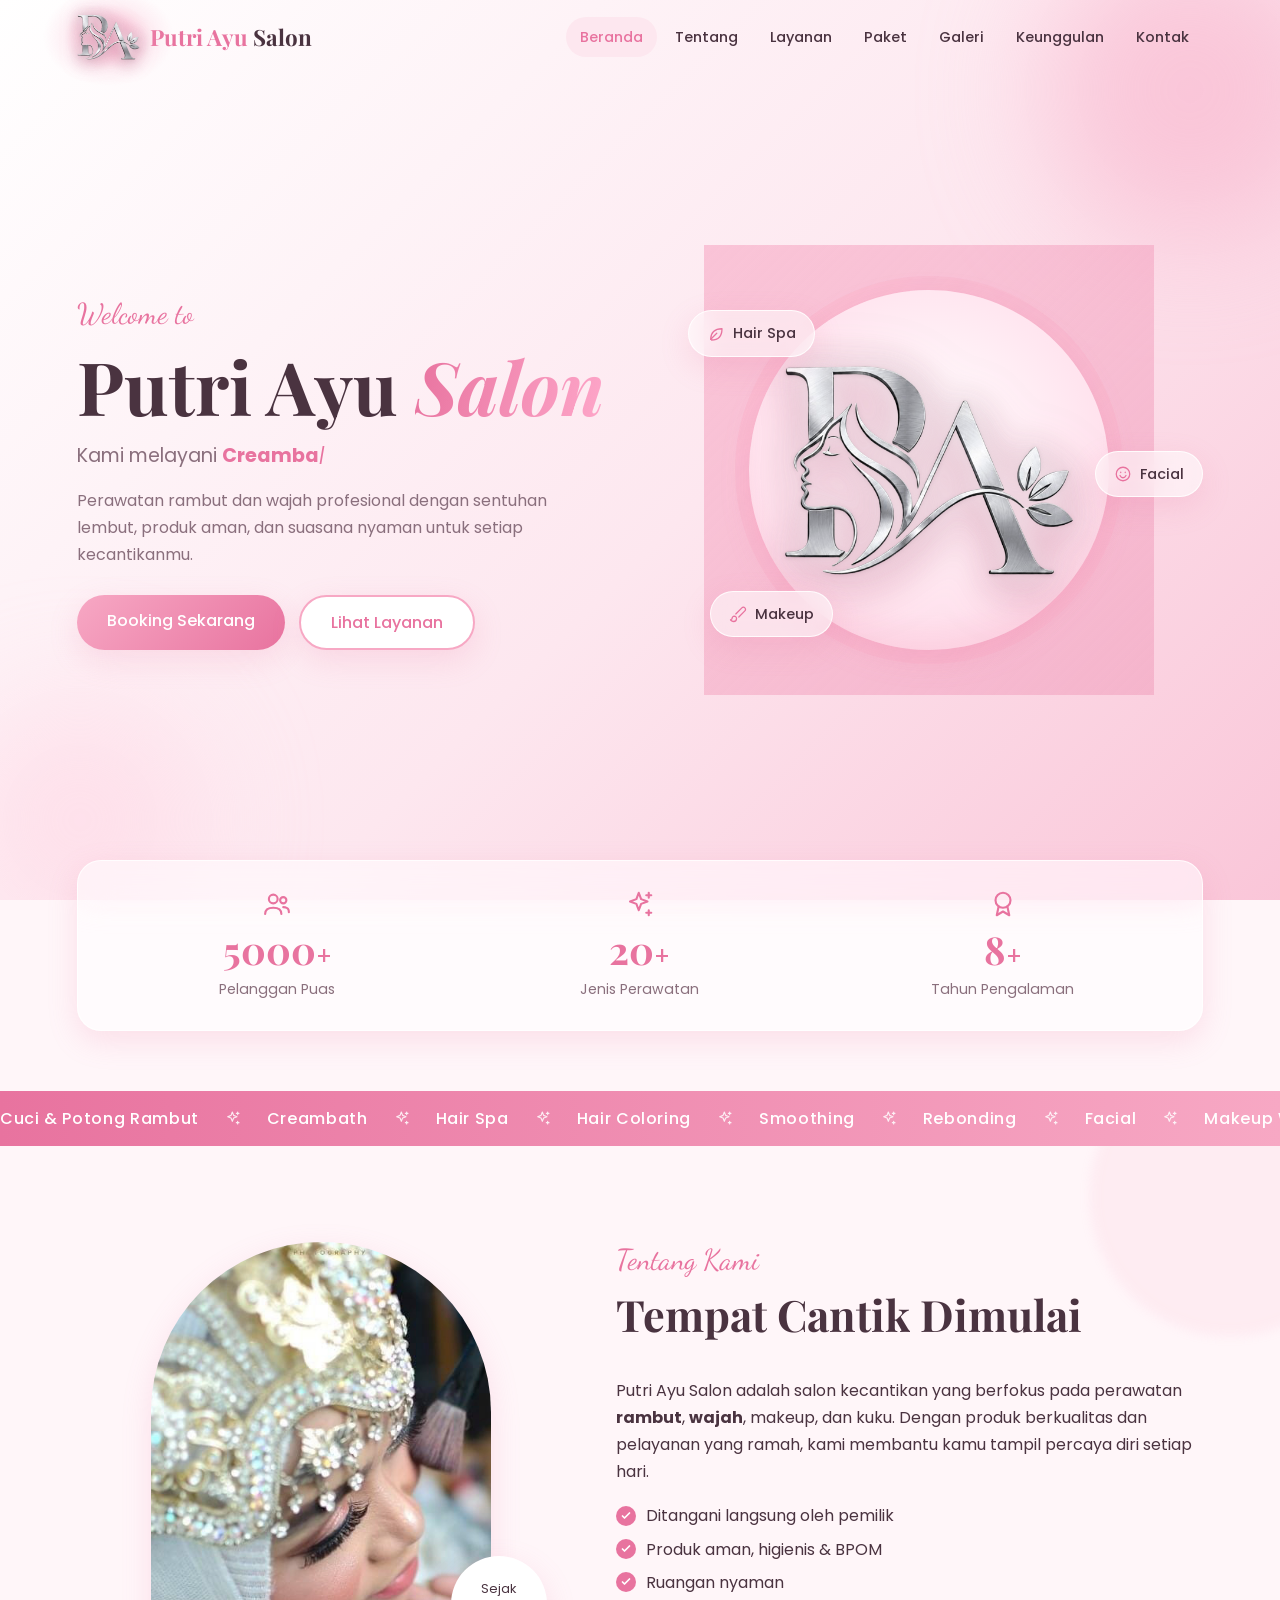
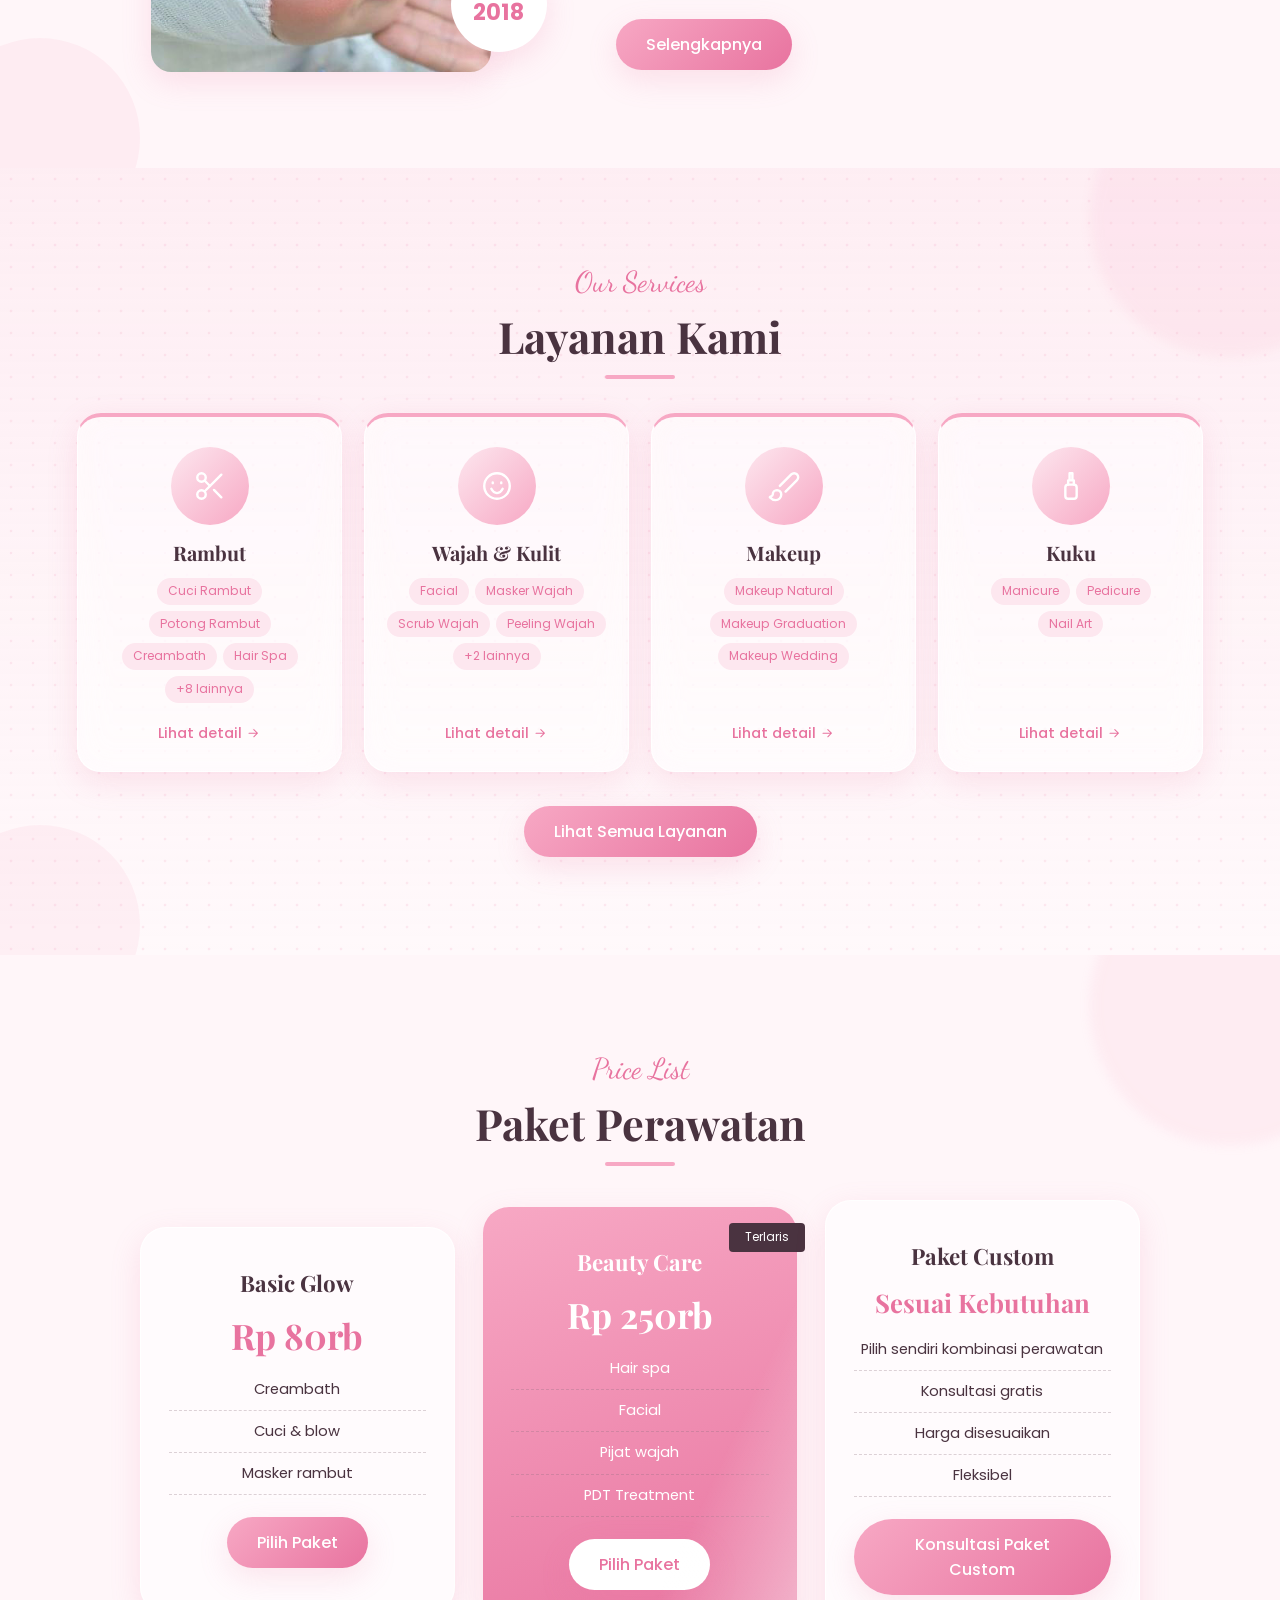
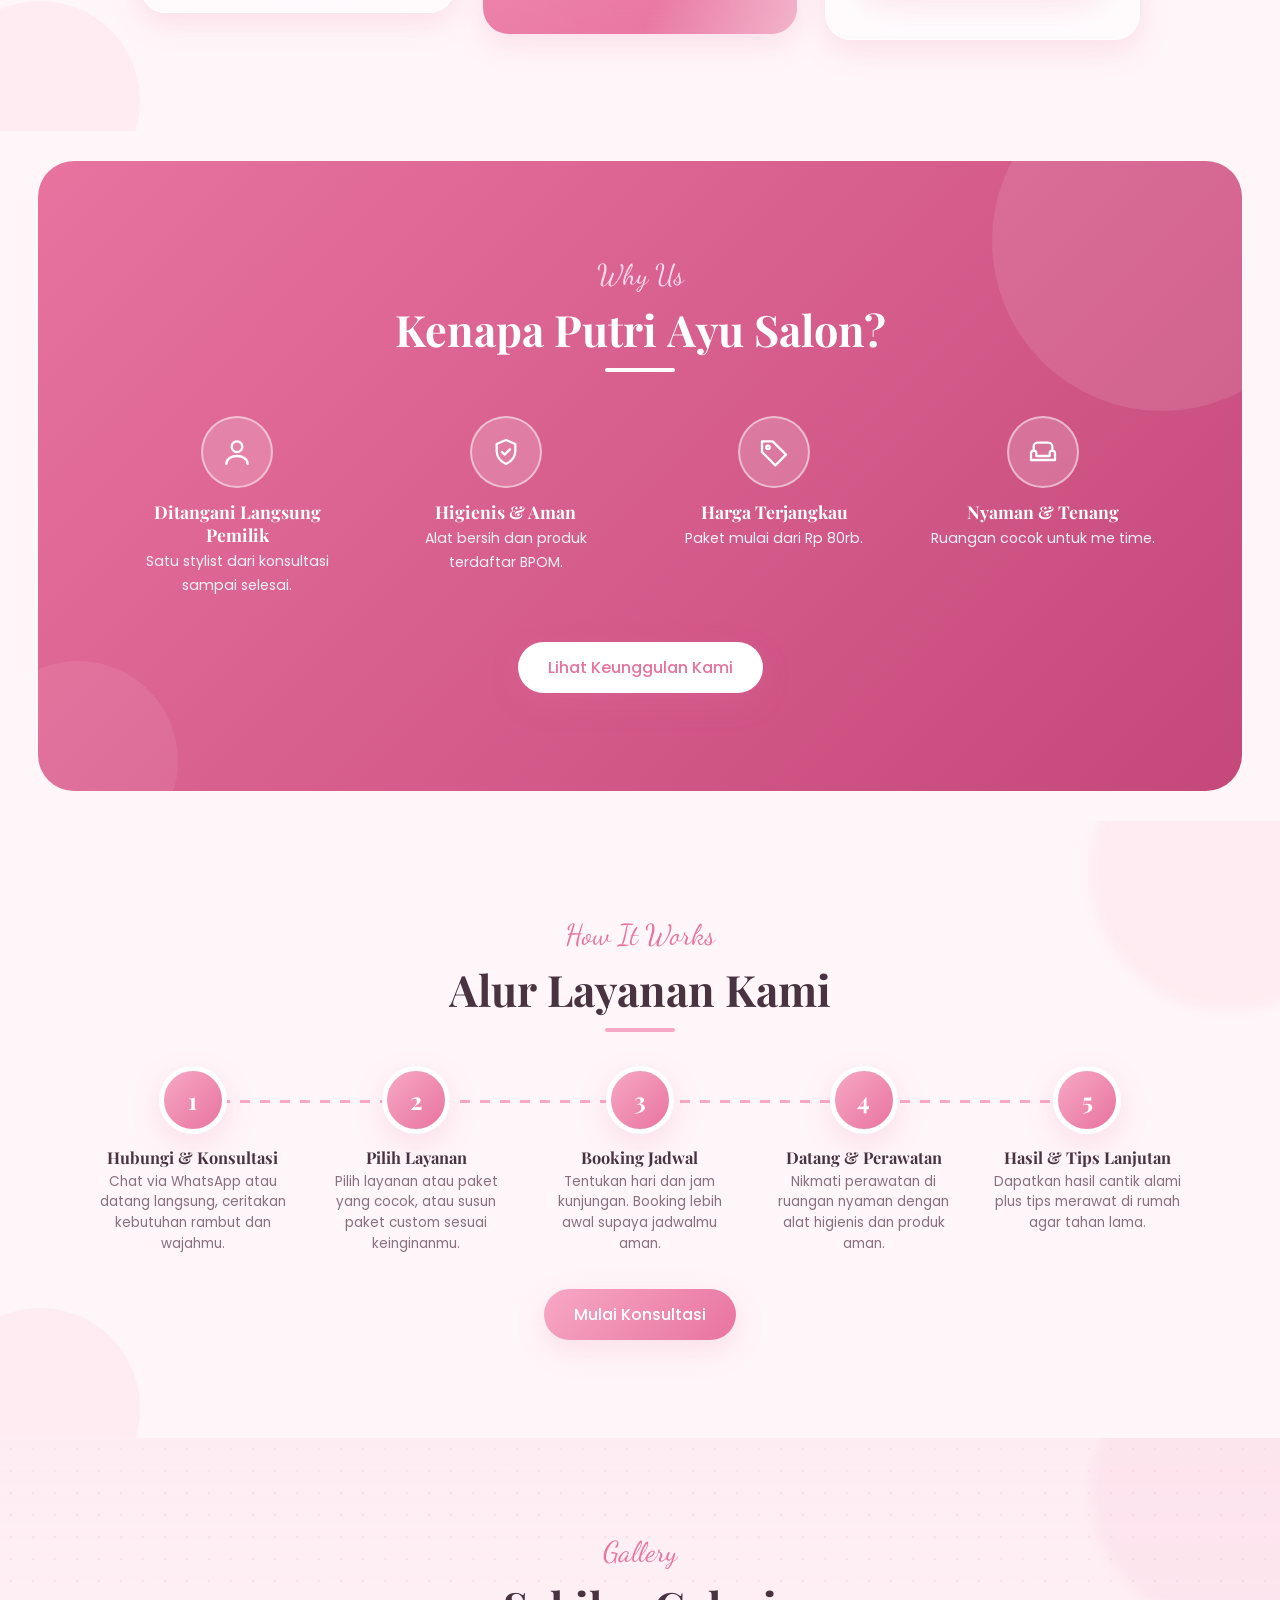
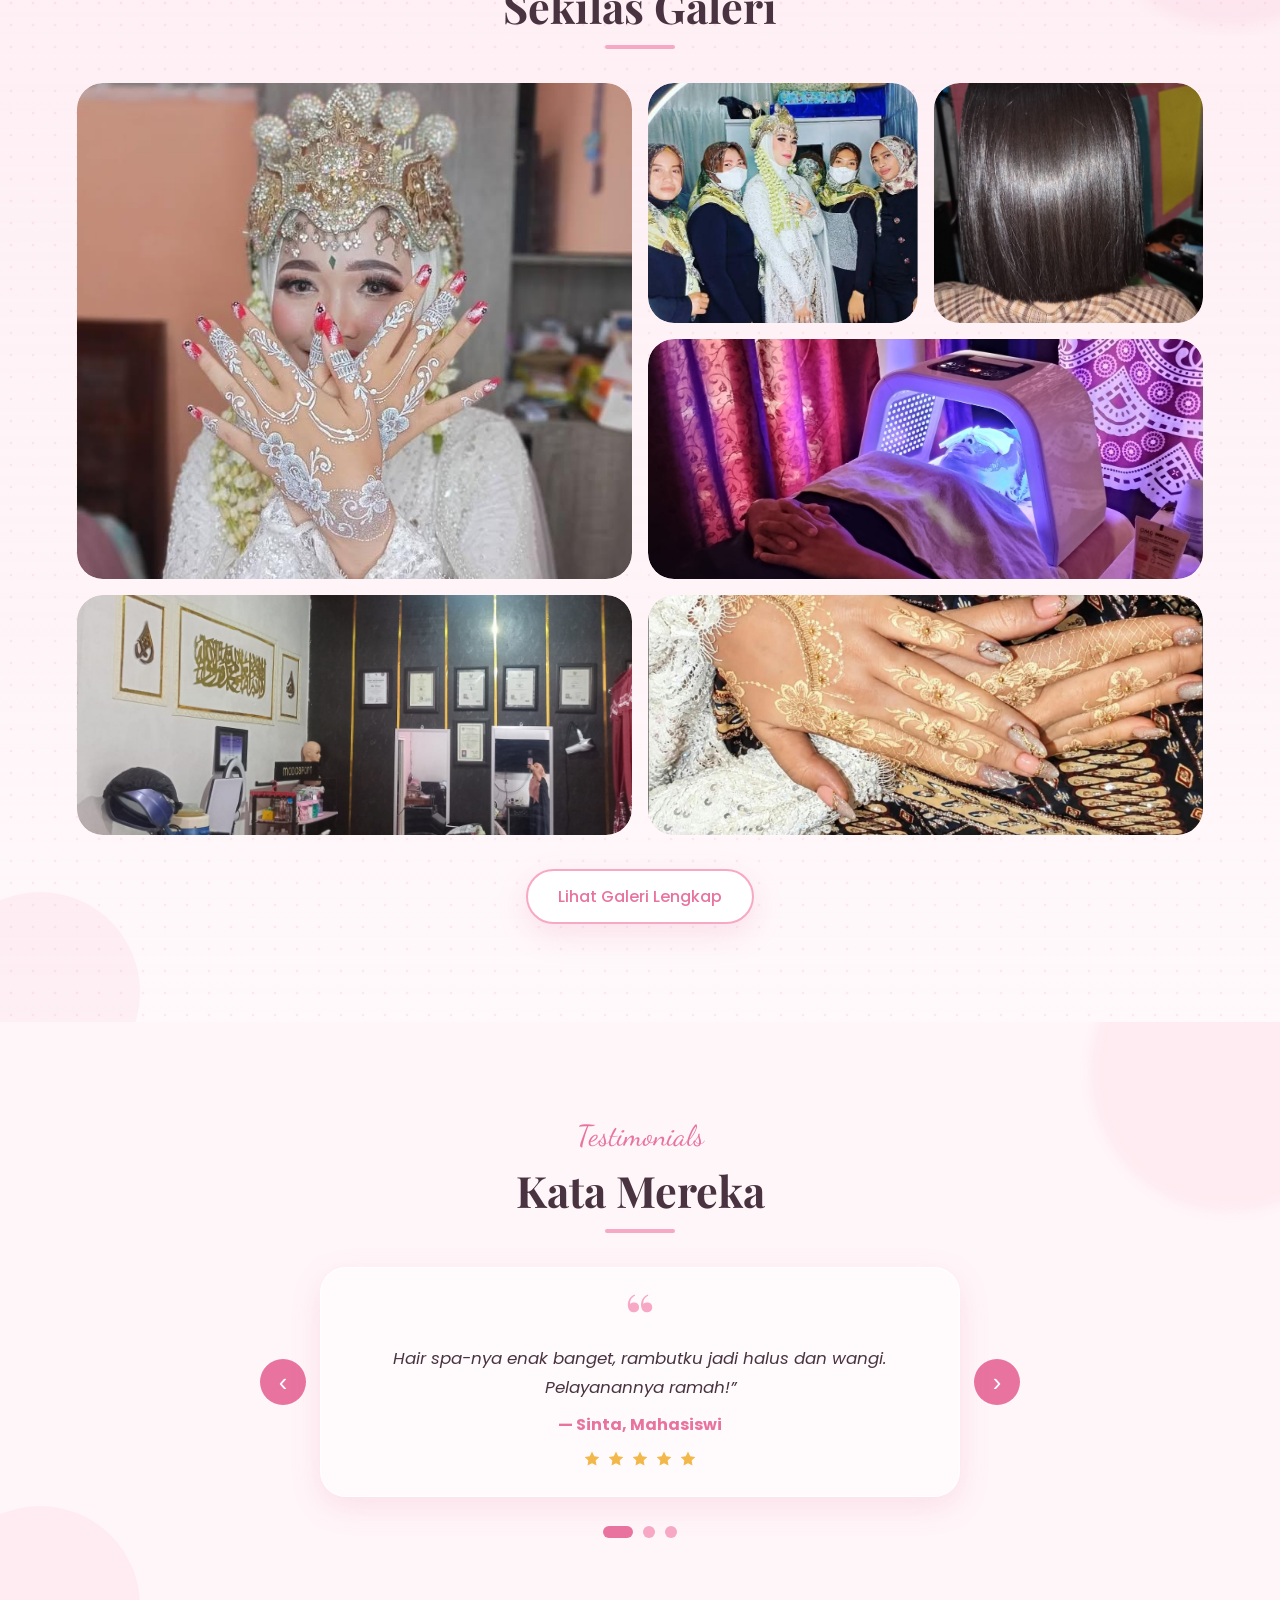
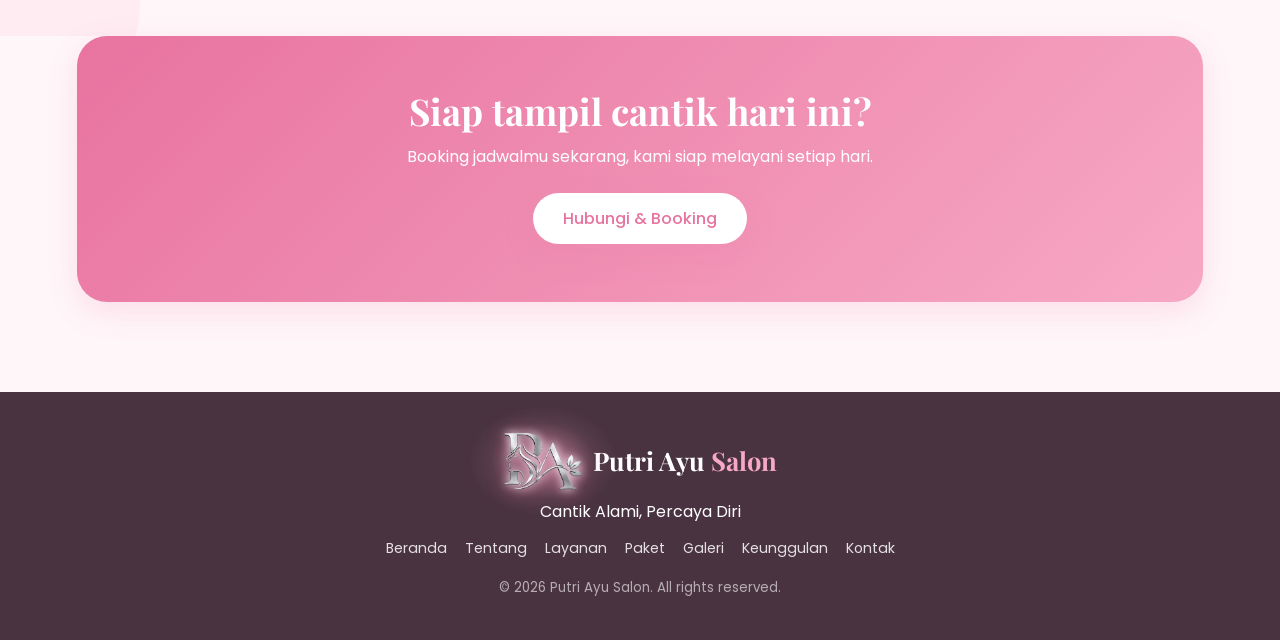
==== commit 94c6cfd5: "Update index.html" ====
--- a/index.html
+++ b/index.html
@@ -47,7 +47,7 @@
 
 <div class="putri_stats">
   <div><svg class="putri_ic" viewBox="0 0 24 24" aria-hidden="true"><circle cx="9" cy="8" r="3.5"/><path d="M2.5 20c0-3.5 3-5 6.5-5s6.5 1.5 6.5 5"/><circle cx="17" cy="9" r="2.5"/><path d="M17 14.5c2.8 0 4.5 1.3 4.5 4"/></svg><b data-target="5000">0</b>+<p>Pelanggan Puas</p></div>
-  <div><svg class="putri_ic" viewBox="0 0 24 24" aria-hidden="true"><path d="M11 3l1.9 5.1L18 10l-5.1 1.9L11 17l-1.9-5.1L4 10l5.1-1.9z"/><path d="M19 3v4M17 5h4M19 17v4M17 19h4"/></svg><b data-target="15">0</b>+<p>Jenis Perawatan</p></div>
+  <div><svg class="putri_ic" viewBox="0 0 24 24" aria-hidden="true"><path d="M11 3l1.9 5.1L18 10l-5.1 1.9L11 17l-1.9-5.1L4 10l5.1-1.9z"/><path d="M19 3v4M17 5h4M19 17v4M17 19h4"/></svg><b data-target="20">0</b>+<p>Jenis Perawatan</p></div>
   <div><svg class="putri_ic" viewBox="0 0 24 24" aria-hidden="true"><circle cx="12" cy="9" r="6"/><path d="M8.5 14 7 21l5-3 5 3-1.5-7"/></svg><b data-target="8">0</b>+<p>Tahun Pengalaman</p></div>
 </div>
 
@@ -95,13 +95,13 @@
       <a href="html/kontak.html?paket=Basic%20Glow" class="putri_btn">Pilih Paket</a>
     </div>
     <div class="putri_price putri_hot putri_reveal">
-      <span class="putri_ribbon">Terlaris</span><h3>Beauty Care</h3><div class="putri_amt">Rp 190rb</div>
-      <ul><li>Hair spa</li><li>Facial</li><li>Pijat wajah</li><li>Gratis minuman</li></ul>
+      <span class="putri_ribbon">Terlaris</span><h3>Beauty Care</h3><div class="putri_amt">Rp 250rb</div>
+      <ul><li>Hair spa</li><li>Facial</li><li>Pijat wajah</li><li>PDT Treatment</li></ul>
       <a href="html/kontak.html?paket=Beauty%20Care" class="putri_btn">Pilih Paket</a>
     </div>
     <div class="putri_price putri_tilt putri_reveal">
       <h3>Paket Custom</h3><div class="putri_amt" style="font-size:1.6rem">Sesuai Kebutuhan</div>
-      <ul><li>Pilih sendiri kombinasi perawatan</li><li>Konsultasi gratis</li><li>Harga disesuaikan</li><li>Cocok untuk acara &amp; bridal</li></ul>
+      <ul><li>Pilih sendiri kombinasi perawatan</li><li>Konsultasi gratis</li><li>Harga disesuaikan</li><li>Fleksibel</li></ul>
       <a href="html/kontak.html?paket=Paket%20Custom" class="putri_btn">Konsultasi Paket Custom</a>
     </div>
   </div>
--- a/css/style.css
+++ b/css/style.css
@@ -119,20 +119,53 @@
 .putri_band .putri_btn{background:#fff;color:var(--pk2)}
 
 /* ---------- kontak ---------- */
-.putri_contact{display:grid;grid-template-columns:1fr 1.3fr;gap:30px;max-width:1000px;margin:auto}
-.putri_info{background:linear-gradient(160deg,var(--pk2),var(--pk));color:#fff;padding:36px;border-radius:26px;box-shadow:var(--sh)}
-.putri_info h3{font:700 1.5rem 'Playfair Display',serif;margin-bottom:16px}.putri_info p{margin-bottom:12px}.putri_info a{text-decoration:underline;text-underline-offset:3px;word-break:break-word}
-.putri_social{display:flex;gap:12px;margin-top:20px}.putri_social a{width:44px;height:44px;border-radius:50%;background:#fff;display:grid;place-items:center;transition:.3s}.putri_social a:hover{transform:rotate(360deg) scale(1.15)}
-.putri_form{background:#fff;padding:36px;border-radius:26px;box-shadow:var(--sh);display:grid;gap:14px}
+.putri_contact{display:grid;grid-template-columns:1fr 1.3fr;gap:30px;max-width:1000px;margin:auto;padding:0 16px;box-sizing:border-box}
+.putri_contact *,.putri_mapbox *{box-sizing:border-box}
+
+.putri_info{background:linear-gradient(160deg,var(--pk2),var(--pk));color:#fff;padding:36px;border-radius:26px;box-shadow:var(--sh);min-width:0}
+.putri_info h3{font:700 1.5rem 'Playfair Display',serif;margin-bottom:16px}
+.putri_info p{margin-bottom:12px;line-height:1.6;overflow-wrap:anywhere}
+.putri_info a{text-decoration:underline;text-underline-offset:3px;word-break:break-word}
+
+.putri_social{display:flex;flex-wrap:wrap;gap:12px;margin-top:20px}
+.putri_social a{width:44px;height:44px;border-radius:50%;background:#fff;display:grid;place-items:center;transition:.3s}
+.putri_social a:hover{transform:rotate(360deg) scale(1.15)}
+
+.putri_form{background:#fff;padding:36px;border-radius:26px;box-shadow:var(--sh);display:grid;gap:14px;min-width:0}
 .putri_form label{font-size:.88rem;font-weight:500;display:grid;gap:6px}
-.putri_form input,.putri_form select,.putri_form textarea{padding:12px 16px;border:2px solid var(--pk3);border-radius:14px;font:400 .95rem 'Poppins',sans-serif;background:var(--pk4);transition:.3s;resize:vertical}
+.putri_form input,.putri_form select,.putri_form textarea{
+  width:100%;max-width:100%;padding:12px 16px;border:2px solid var(--pk3);border-radius:14px;
+  font:400 1rem 'Poppins',sans-serif; /* 1rem = 16px, mencegah auto-zoom di iOS */
+  background:var(--pk4);transition:.3s;resize:vertical;-webkit-appearance:none;appearance:none}
+.putri_form textarea{min-height:120px}
 .putri_form input:focus,.putri_form select:focus,.putri_form textarea:focus{outline:0;border-color:var(--pk2);box-shadow:0 0 0 4px rgba(247,168,196,.3)}
 .putri_form .putri_err{border-color:#e0556f}
-.putri_msg{font-size:.9rem;min-height:1.3em}.putri_ok{color:#2e9e6b}.putri_bad{color:#d6405d}
-.putri_mapbox{max-width:1000px;margin:50px auto 0;background:#fff;border-radius:26px;box-shadow:var(--sh);padding:18px;overflow:hidden}
+.putri_msg{font-size:.9rem;min-height:1.3em}
+.putri_ok{color:#2e9e6b}
+.putri_bad{color:#d6405d}
+
+.putri_mapbox{max-width:1000px;margin:50px auto 0;background:#fff;border-radius:26px;box-shadow:var(--sh);padding:18px;overflow:hidden;width:calc(100% - 32px)}
 .putri_mapbox h3{font:700 1.4rem 'Playfair Display',serif;margin:6px 6px 14px;color:var(--pk2)}
 .putri_mapbox iframe{width:100%;height:380px;border:0;border-radius:18px;display:block}
 .putri_mapbox .putri_btn{margin:16px 6px 4px}
+
+/* ---------- responsive tablet ---------- */
+@media (max-width:900px){
+  .putri_contact{grid-template-columns:1fr;gap:22px}
+  .putri_info,.putri_form{padding:28px}
+}
+
+/* ---------- responsive mobile ---------- */
+@media (max-width:600px){
+  .putri_contact{gap:18px;padding:0 12px}
+  .putri_info,.putri_form{padding:22px 18px;border-radius:20px}
+  .putri_info h3{font-size:1.3rem}
+  .putri_social a{width:42px;height:42px}
+  .putri_mapbox{margin-top:30px;padding:12px;border-radius:20px;width:calc(100% - 24px)}
+  .putri_mapbox h3{font-size:1.2rem}
+  .putri_mapbox iframe{height:280px;border-radius:14px}
+  .putri_mapbox .putri_btn{display:block;text-align:center;width:calc(100% - 12px)}
+}
 
 /* ---------- footer ---------- */
 .putri_footer{background:var(--ink);color:#fff;text-align:center;padding:40px 6%}.putri_footer .putri_script{font-size:2.2rem}.putri_footer small{opacity:.6}
